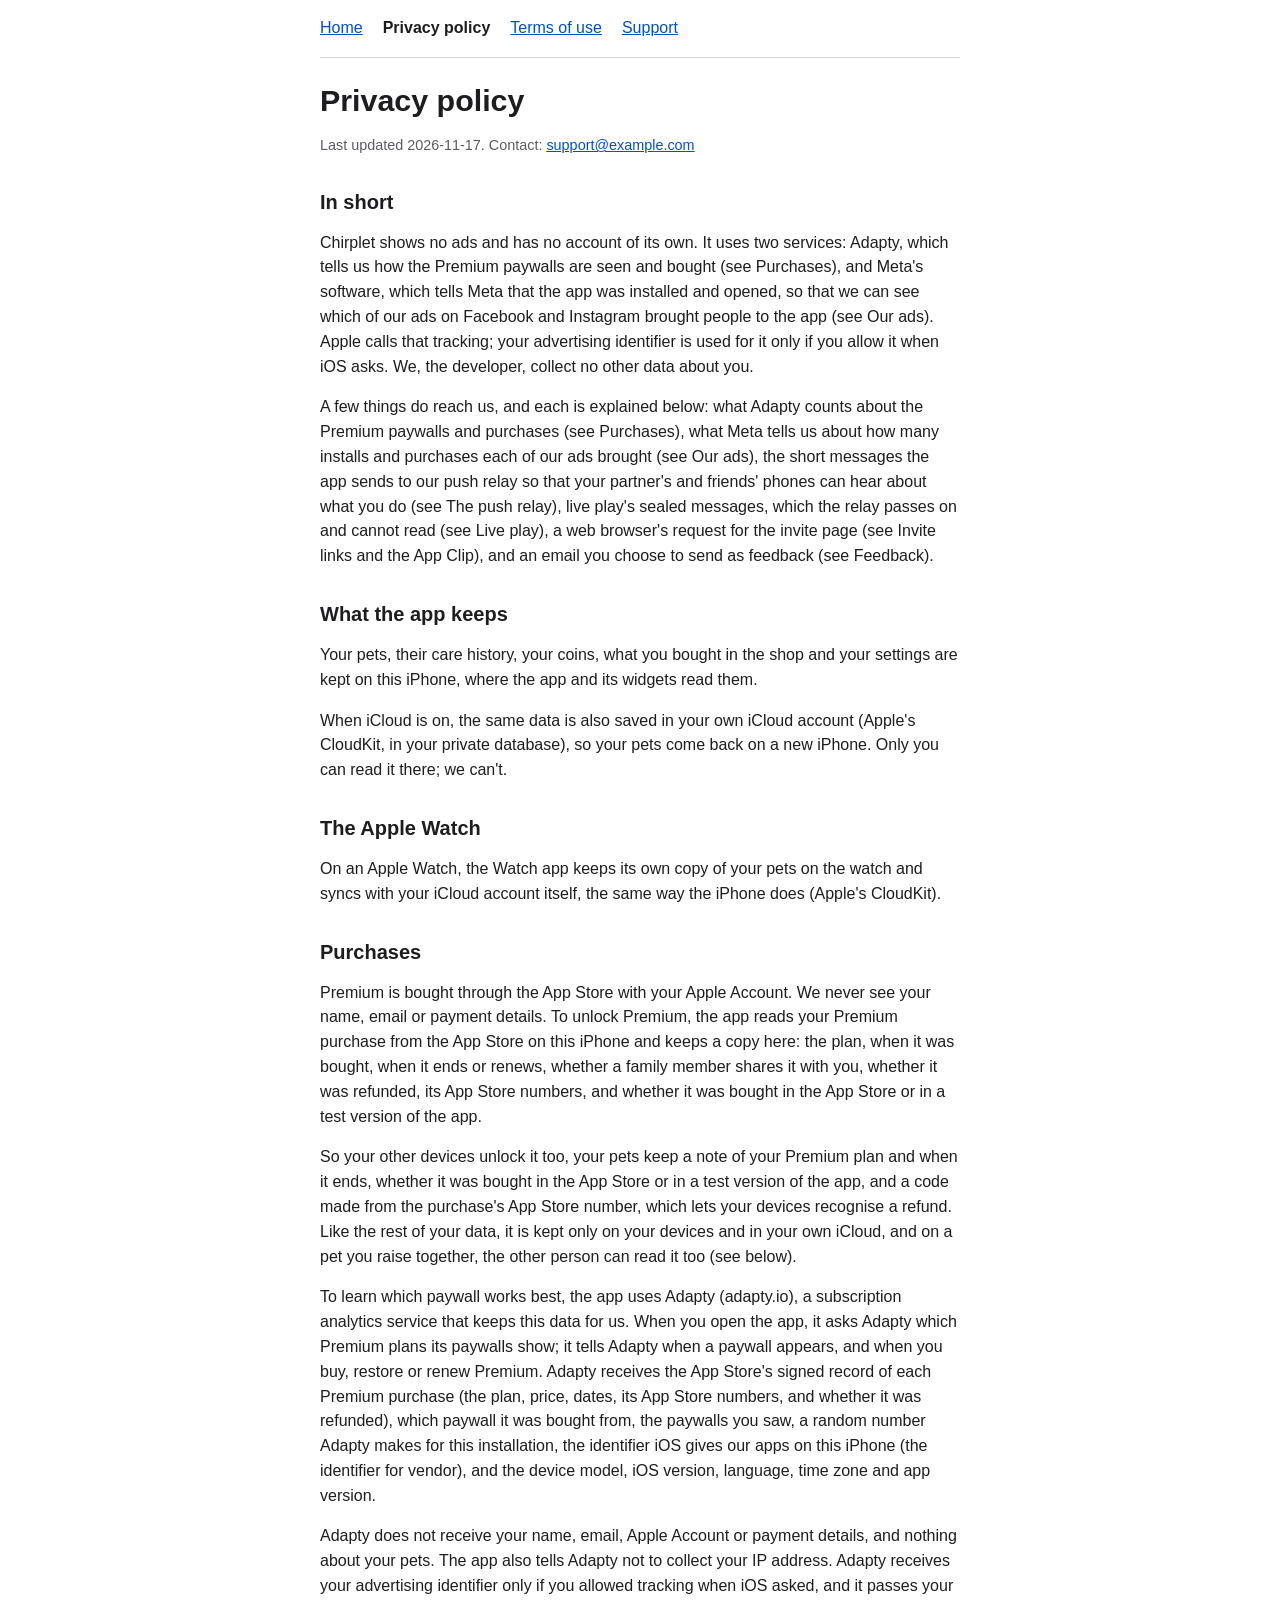
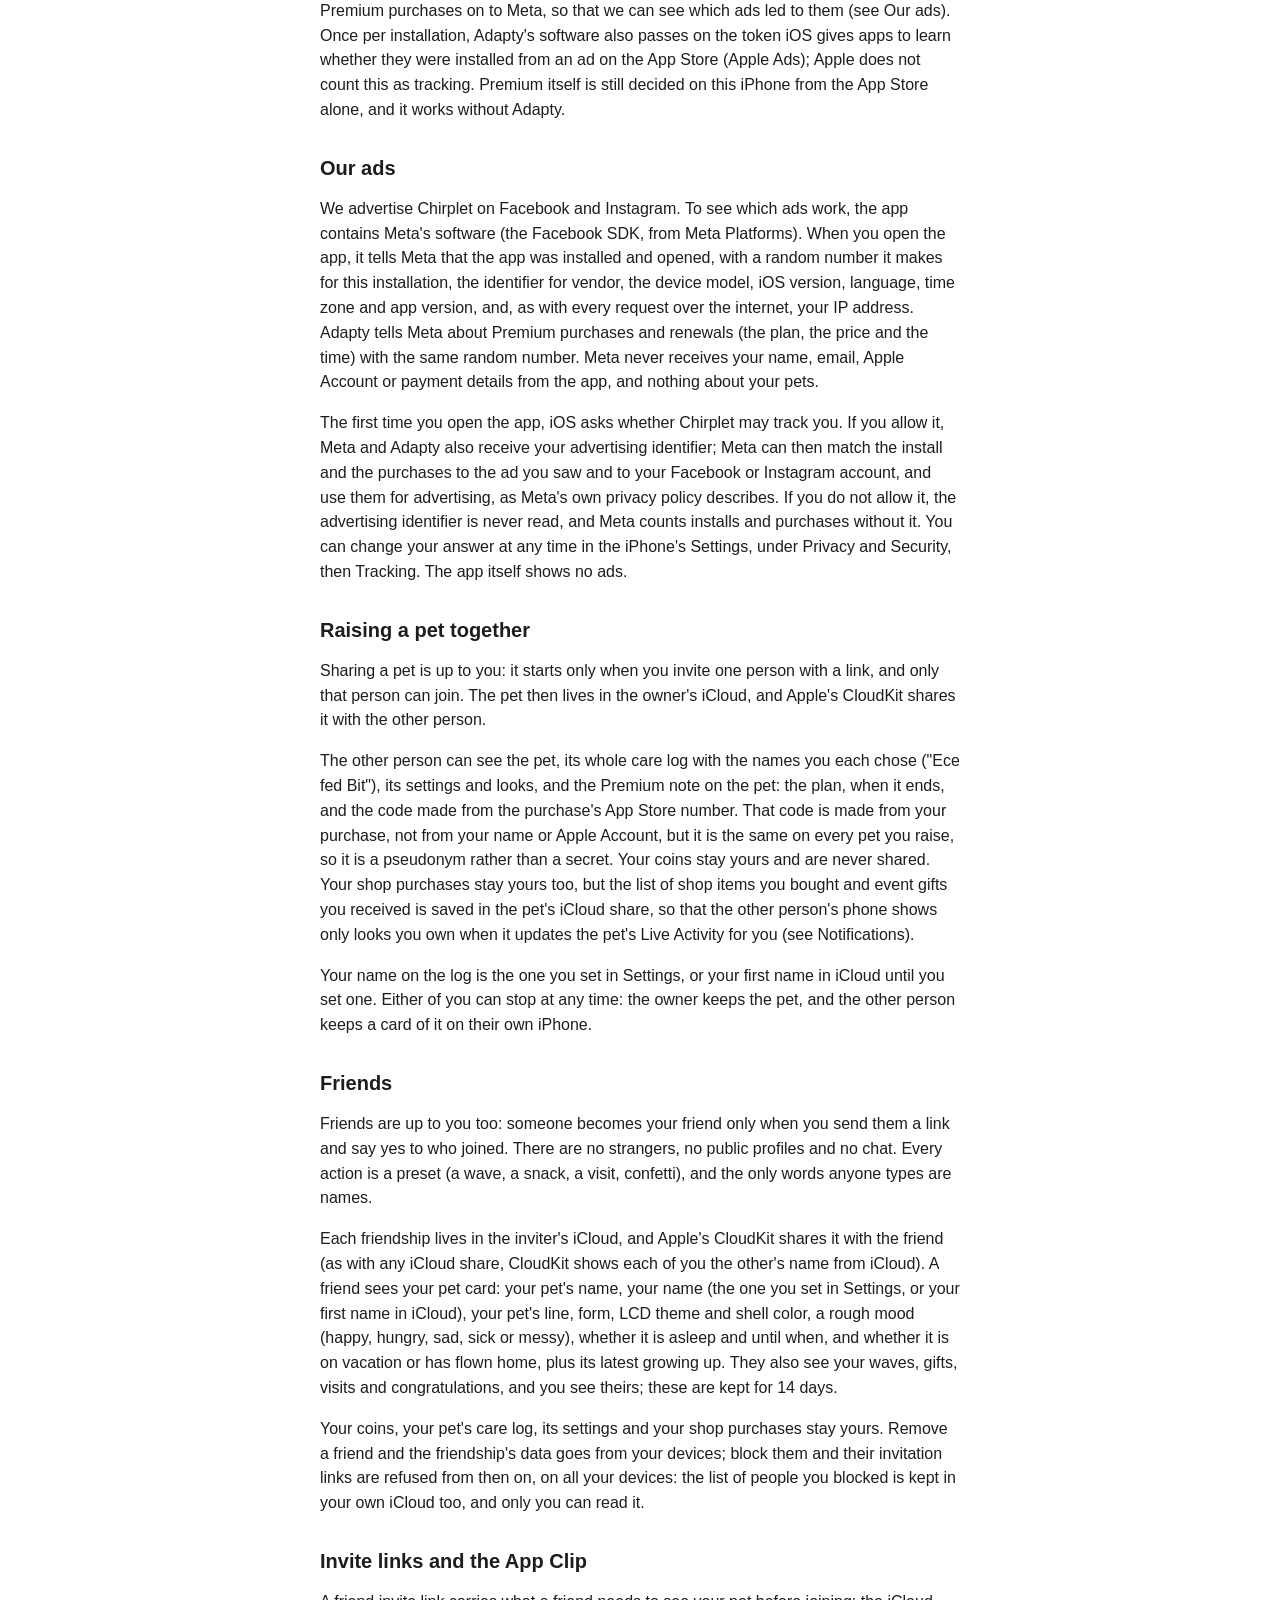
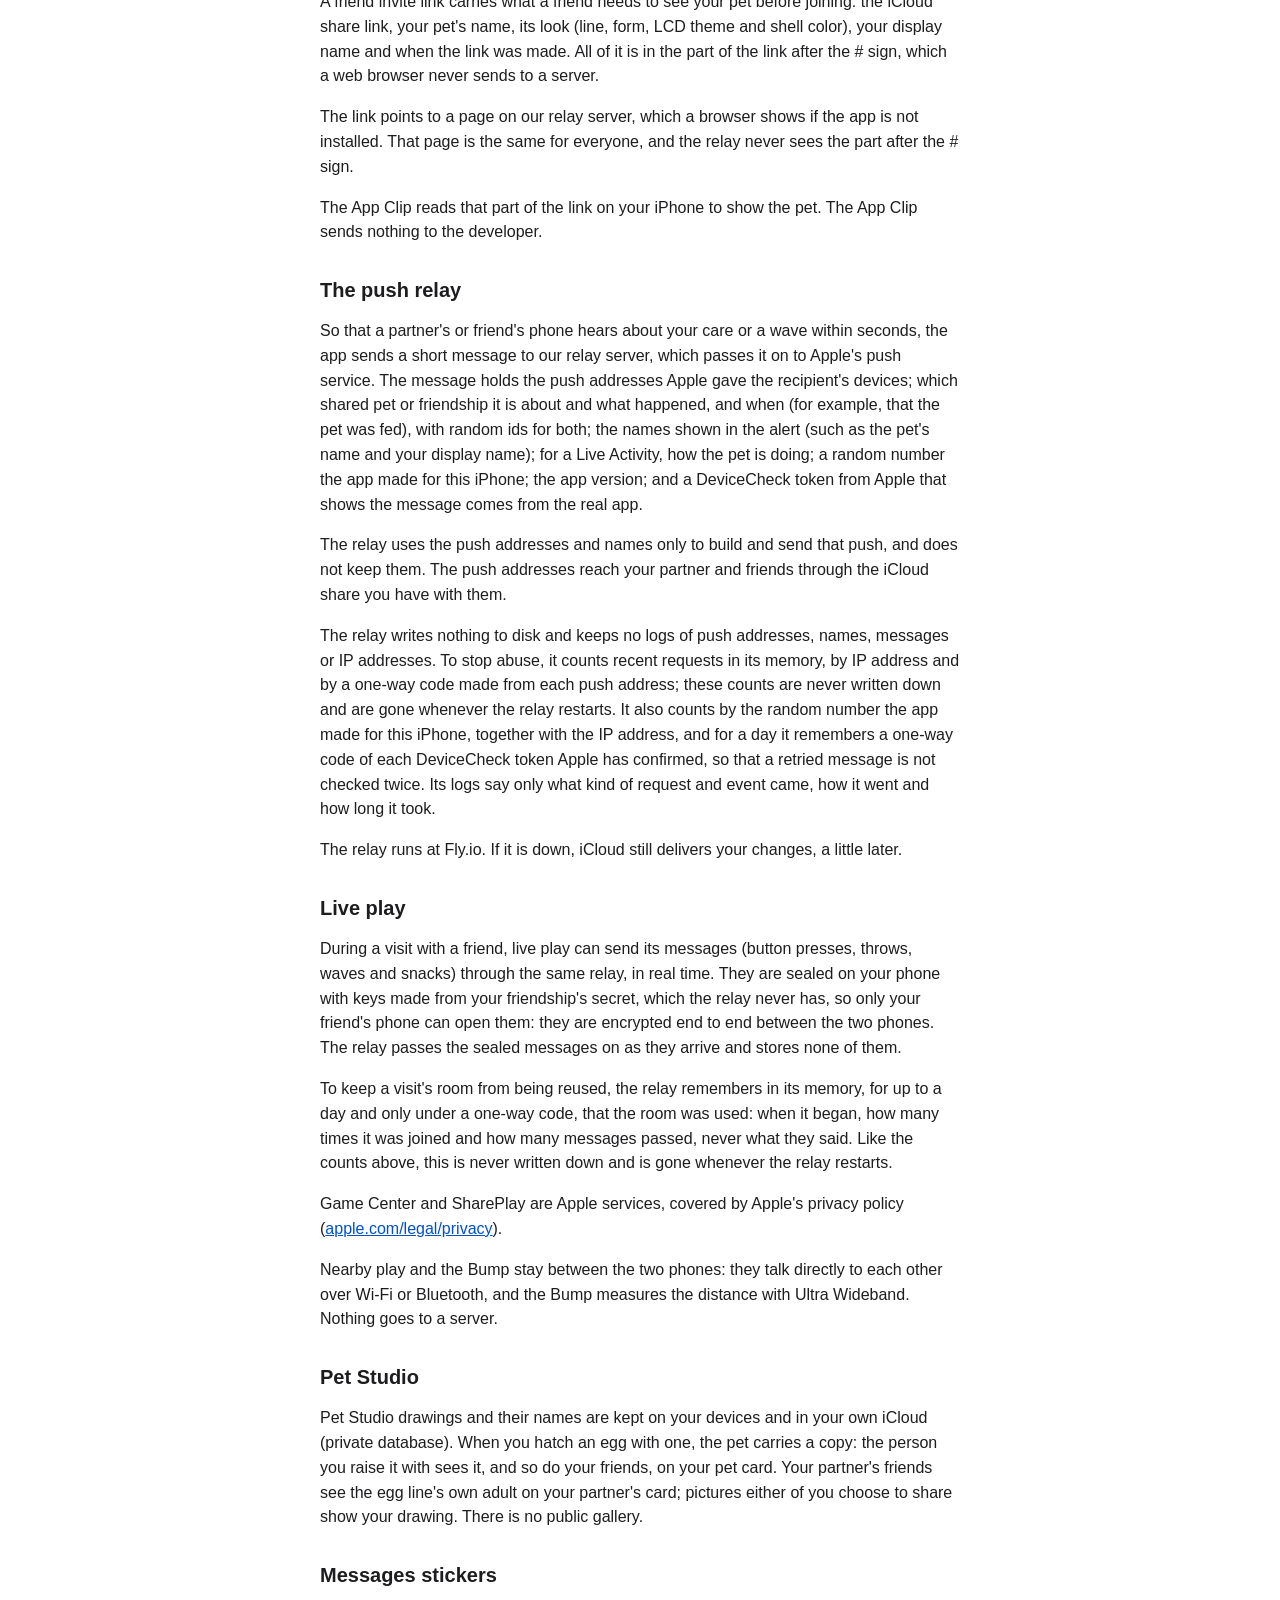
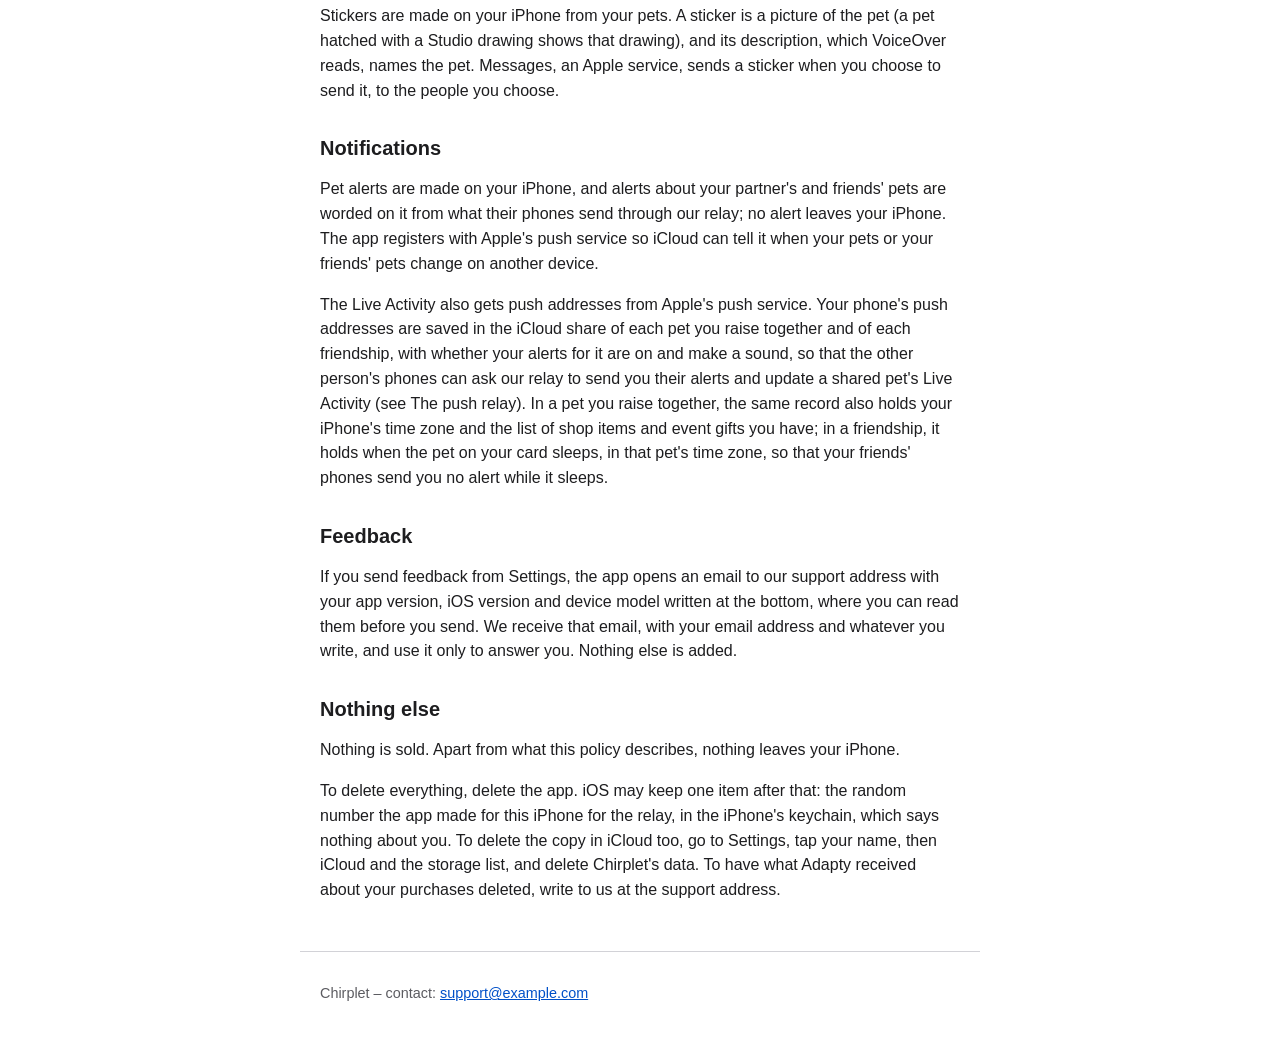
==== privacy.html @ c857335f "Chirplet web pages: privacy policy, terms of use, support Copied from Web/ in the app repository.  C" ====
<!DOCTYPE html>
<html lang="en">
<head>
<meta charset="utf-8"/>
<meta name="viewport" content="width=device-width, initial-scale=1"/>
<title>Chirplet privacy policy</title>
<link rel="stylesheet" href="style.css"/>
</head>
<body>
<header>
<nav aria-label="Pages">
<a href="index.html">Home</a>
<a href="privacy.html" aria-current="page">Privacy policy</a>
<a href="terms.html">Terms of use</a>
<a href="support.html">Support</a>
</nav>
</header>
<main>
<h1>Privacy policy</h1>
<p class="meta">Last updated 2026-11-17. Contact: <a href="mailto:support@example.com">support@example.com</a></p>
<h2>In short</h2>
<p>Chirplet shows no ads and has no account of its own. It uses two services: Adapty, which tells us how the Premium paywalls are seen and bought (see Purchases), and Meta's software, which tells Meta that the app was installed and opened, so that we can see which of our ads on Facebook and Instagram brought people to the app (see Our ads). Apple calls that tracking; your advertising identifier is used for it only if you allow it when iOS asks. We, the developer, collect no other data about you.</p>
<p>A few things do reach us, and each is explained below: what Adapty counts about the Premium paywalls and purchases (see Purchases), what Meta tells us about how many installs and purchases each of our ads brought (see Our ads), the short messages the app sends to our push relay so that your partner's and friends' phones can hear about what you do (see The push relay), live play's sealed messages, which the relay passes on and cannot read (see Live play), a web browser's request for the invite page (see Invite links and the App Clip), and an email you choose to send as feedback (see Feedback).</p>
<h2>What the app keeps</h2>
<p>Your pets, their care history, your coins, what you bought in the shop and your settings are kept on this iPhone, where the app and its widgets read them.</p>
<p>When iCloud is on, the same data is also saved in your own iCloud account (Apple's CloudKit, in your private database), so your pets come back on a new iPhone. Only you can read it there; we can't.</p>
<h2>The Apple Watch</h2>
<p>On an Apple Watch, the Watch app keeps its own copy of your pets on the watch and syncs with your iCloud account itself, the same way the iPhone does (Apple's CloudKit).</p>
<h2>Purchases</h2>
<p>Premium is bought through the App Store with your Apple Account. We never see your name, email or payment details. To unlock Premium, the app reads your Premium purchase from the App Store on this iPhone and keeps a copy here: the plan, when it was bought, when it ends or renews, whether a family member shares it with you, whether it was refunded, its App Store numbers, and whether it was bought in the App Store or in a test version of the app.</p>
<p>So your other devices unlock it too, your pets keep a note of your Premium plan and when it ends, whether it was bought in the App Store or in a test version of the app, and a code made from the purchase's App Store number, which lets your devices recognise a refund. Like the rest of your data, it is kept only on your devices and in your own iCloud, and on a pet you raise together, the other person can read it too (see below).</p>
<p>To learn which paywall works best, the app uses Adapty (adapty.io), a subscription analytics service that keeps this data for us. When you open the app, it asks Adapty which Premium plans its paywalls show; it tells Adapty when a paywall appears, and when you buy, restore or renew Premium. Adapty receives the App Store's signed record of each Premium purchase (the plan, price, dates, its App Store numbers, and whether it was refunded), which paywall it was bought from, the paywalls you saw, a random number Adapty makes for this installation, the identifier iOS gives our apps on this iPhone (the identifier for vendor), and the device model, iOS version, language, time zone and app version.</p>
<p>Adapty does not receive your name, email, Apple Account or payment details, and nothing about your pets. The app also tells Adapty not to collect your IP address. Adapty receives your advertising identifier only if you allowed tracking when iOS asked, and it passes your Premium purchases on to Meta, so that we can see which ads led to them (see Our ads). Once per installation, Adapty's software also passes on the token iOS gives apps to learn whether they were installed from an ad on the App Store (Apple Ads); Apple does not count this as tracking. Premium itself is still decided on this iPhone from the App Store alone, and it works without Adapty.</p>
<h2>Our ads</h2>
<p>We advertise Chirplet on Facebook and Instagram. To see which ads work, the app contains Meta's software (the Facebook SDK, from Meta Platforms). When you open the app, it tells Meta that the app was installed and opened, with a random number it makes for this installation, the identifier for vendor, the device model, iOS version, language, time zone and app version, and, as with every request over the internet, your IP address. Adapty tells Meta about Premium purchases and renewals (the plan, the price and the time) with the same random number. Meta never receives your name, email, Apple Account or payment details from the app, and nothing about your pets.</p>
<p>The first time you open the app, iOS asks whether Chirplet may track you. If you allow it, Meta and Adapty also receive your advertising identifier; Meta can then match the install and the purchases to the ad you saw and to your Facebook or Instagram account, and use them for advertising, as Meta's own privacy policy describes. If you do not allow it, the advertising identifier is never read, and Meta counts installs and purchases without it. You can change your answer at any time in the iPhone's Settings, under Privacy and Security, then Tracking. The app itself shows no ads.</p>
<h2>Raising a pet together</h2>
<p>Sharing a pet is up to you: it starts only when you invite one person with a link, and only that person can join. The pet then lives in the owner's iCloud, and Apple's CloudKit shares it with the other person.</p>
<p>The other person can see the pet, its whole care log with the names you each chose ("Ece fed Bit"), its settings and looks, and the Premium note on the pet: the plan, when it ends, and the code made from the purchase's App Store number. That code is made from your purchase, not from your name or Apple Account, but it is the same on every pet you raise, so it is a pseudonym rather than a secret. Your coins stay yours and are never shared. Your shop purchases stay yours too, but the list of shop items you bought and event gifts you received is saved in the pet's iCloud share, so that the other person's phone shows only looks you own when it updates the pet's Live Activity for you (see Notifications).</p>
<p>Your name on the log is the one you set in Settings, or your first name in iCloud until you set one. Either of you can stop at any time: the owner keeps the pet, and the other person keeps a card of it on their own iPhone.</p>
<h2>Friends</h2>
<p>Friends are up to you too: someone becomes your friend only when you send them a link and say yes to who joined. There are no strangers, no public profiles and no chat. Every action is a preset (a wave, a snack, a visit, confetti), and the only words anyone types are names.</p>
<p>Each friendship lives in the inviter's iCloud, and Apple's CloudKit shares it with the friend (as with any iCloud share, CloudKit shows each of you the other's name from iCloud). A friend sees your pet card: your pet's name, your name (the one you set in Settings, or your first name in iCloud), your pet's line, form, LCD theme and shell color, a rough mood (happy, hungry, sad, sick or messy), whether it is asleep and until when, and whether it is on vacation or has flown home, plus its latest growing up. They also see your waves, gifts, visits and congratulations, and you see theirs; these are kept for 14 days.</p>
<p>Your coins, your pet's care log, its settings and your shop purchases stay yours. Remove a friend and the friendship's data goes from your devices; block them and their invitation links are refused from then on, on all your devices: the list of people you blocked is kept in your own iCloud too, and only you can read it.</p>
<h2>Invite links and the App Clip</h2>
<p>A friend invite link carries what a friend needs to see your pet before joining: the iCloud share link, your pet's name, its look (line, form, LCD theme and shell color), your display name and when the link was made. All of it is in the part of the link after the # sign, which a web browser never sends to a server.</p>
<p>The link points to a page on our relay server, which a browser shows if the app is not installed. That page is the same for everyone, and the relay never sees the part after the # sign.</p>
<p>The App Clip reads that part of the link on your iPhone to show the pet. The App Clip sends nothing to the developer.</p>
<h2>The push relay</h2>
<p>So that a partner's or friend's phone hears about your care or a wave within seconds, the app sends a short message to our relay server, which passes it on to Apple's push service. The message holds the push addresses Apple gave the recipient's devices; which shared pet or friendship it is about and what happened, and when (for example, that the pet was fed), with random ids for both; the names shown in the alert (such as the pet's name and your display name); for a Live Activity, how the pet is doing; a random number the app made for this iPhone; the app version; and a DeviceCheck token from Apple that shows the message comes from the real app.</p>
<p>The relay uses the push addresses and names only to build and send that push, and does not keep them. The push addresses reach your partner and friends through the iCloud share you have with them.</p>
<p>The relay writes nothing to disk and keeps no logs of push addresses, names, messages or IP addresses. To stop abuse, it counts recent requests in its memory, by IP address and by a one-way code made from each push address; these counts are never written down and are gone whenever the relay restarts. It also counts by the random number the app made for this iPhone, together with the IP address, and for a day it remembers a one-way code of each DeviceCheck token Apple has confirmed, so that a retried message is not checked twice. Its logs say only what kind of request and event came, how it went and how long it took.</p>
<p>The relay runs at Fly.io. If it is down, iCloud still delivers your changes, a little later.</p>
<h2>Live play</h2>
<p>During a visit with a friend, live play can send its messages (button presses, throws, waves and snacks) through the same relay, in real time. They are sealed on your phone with keys made from your friendship's secret, which the relay never has, so only your friend's phone can open them: they are encrypted end to end between the two phones. The relay passes the sealed messages on as they arrive and stores none of them.</p>
<p>To keep a visit's room from being reused, the relay remembers in its memory, for up to a day and only under a one-way code, that the room was used: when it began, how many times it was joined and how many messages passed, never what they said. Like the counts above, this is never written down and is gone whenever the relay restarts.</p>
<p>Game Center and SharePlay are Apple services, covered by Apple's privacy policy (<a href="https://www.apple.com/legal/privacy/">apple.com/legal/privacy</a>).</p>
<p>Nearby play and the Bump stay between the two phones: they talk directly to each other over Wi-Fi or Bluetooth, and the Bump measures the distance with Ultra Wideband. Nothing goes to a server.</p>
<h2>Pet Studio</h2>
<p>Pet Studio drawings and their names are kept on your devices and in your own iCloud (private database). When you hatch an egg with one, the pet carries a copy: the person you raise it with sees it, and so do your friends, on your pet card. Your partner's friends see the egg line's own adult on your partner's card; pictures either of you choose to share show your drawing. There is no public gallery.</p>
<h2>Messages stickers</h2>
<p>Stickers are made on your iPhone from your pets. A sticker is a picture of the pet (a pet hatched with a Studio drawing shows that drawing), and its description, which VoiceOver reads, names the pet. Messages, an Apple service, sends a sticker when you choose to send it, to the people you choose.</p>
<h2>Notifications</h2>
<p>Pet alerts are made on your iPhone, and alerts about your partner's and friends' pets are worded on it from what their phones send through our relay; no alert leaves your iPhone. The app registers with Apple's push service so iCloud can tell it when your pets or your friends' pets change on another device.</p>
<p>The Live Activity also gets push addresses from Apple's push service. Your phone's push addresses are saved in the iCloud share of each pet you raise together and of each friendship, with whether your alerts for it are on and make a sound, so that the other person's phones can ask our relay to send you their alerts and update a shared pet's Live Activity (see The push relay). In a pet you raise together, the same record also holds your iPhone's time zone and the list of shop items and event gifts you have; in a friendship, it holds when the pet on your card sleeps, in that pet's time zone, so that your friends' phones send you no alert while it sleeps.</p>
<h2>Feedback</h2>
<p>If you send feedback from Settings, the app opens an email to our support address with your app version, iOS version and device model written at the bottom, where you can read them before you send. We receive that email, with your email address and whatever you write, and use it only to answer you. Nothing else is added.</p>
<h2>Nothing else</h2>
<p>Nothing is sold. Apart from what this policy describes, nothing leaves your iPhone.</p>
<p>To delete everything, delete the app. iOS may keep one item after that: the random number the app made for this iPhone for the relay, in the iPhone's keychain, which says nothing about you. To delete the copy in iCloud too, go to Settings, tap your name, then iCloud and the storage list, and delete Chirplet's data. To have what Adapty received about your purchases deleted, write to us at the support address.</p>
</main>
<footer>
<p>Chirplet &#8211; contact: <a href="mailto:support@example.com">support@example.com</a></p>
</footer>
</body>
</html>
---- style.css ----
/* System fonts only, light and dark through the reader's own setting, readable at 200 % zoom. */
:root {
  color-scheme: light dark;
  --text: #1d1d1f;
  --muted: #5c5c61;
  --background: #ffffff;
  --link: #0050c8;
  --rule: #d2d2d7;
}
@media (prefers-color-scheme: dark) {
  :root {
    --text: #f5f5f7;
    --muted: #b0b0b8;
    --background: #1c1c1e;
    --link: #6cb0ff;
    --rule: #3a3a3c;
  }
}
html {
  font-family: -apple-system, BlinkMacSystemFont, "Helvetica Neue", Helvetica, Arial, sans-serif;
  font-size: 100%;
  line-height: 1.55;
  -webkit-text-size-adjust: 100%;
}
body {
  margin: 0;
  color: var(--text);
  background: var(--background);
}
header, main, footer {
  max-width: 40rem;
  margin: 0 auto;
  padding: 0 1.25rem;
}
nav {
  display: flex;
  flex-wrap: wrap;
  gap: 0.5rem 1.25rem;
  padding: 1rem 0;
  border-bottom: 1px solid var(--rule);
}
nav a[aria-current="page"] {
  color: var(--text);
  font-weight: 600;
  text-decoration: none;
}
main {
  padding-top: 1.5rem;
  padding-bottom: 2rem;
}
h1 {
  font-size: 1.9rem;
  line-height: 1.2;
  margin: 0 0 1rem;
}
h2 {
  font-size: 1.25rem;
  line-height: 1.3;
  margin: 2rem 0 0.5rem;
}
p, li {
  overflow-wrap: break-word;
}
.meta, footer {
  color: var(--muted);
  font-size: 0.9rem;
}
a {
  color: var(--link);
}
a:focus-visible {
  outline: 3px solid var(--link);
  outline-offset: 2px;
}
footer {
  border-top: 1px solid var(--rule);
  padding-top: 1rem;
  padding-bottom: 2rem;
}
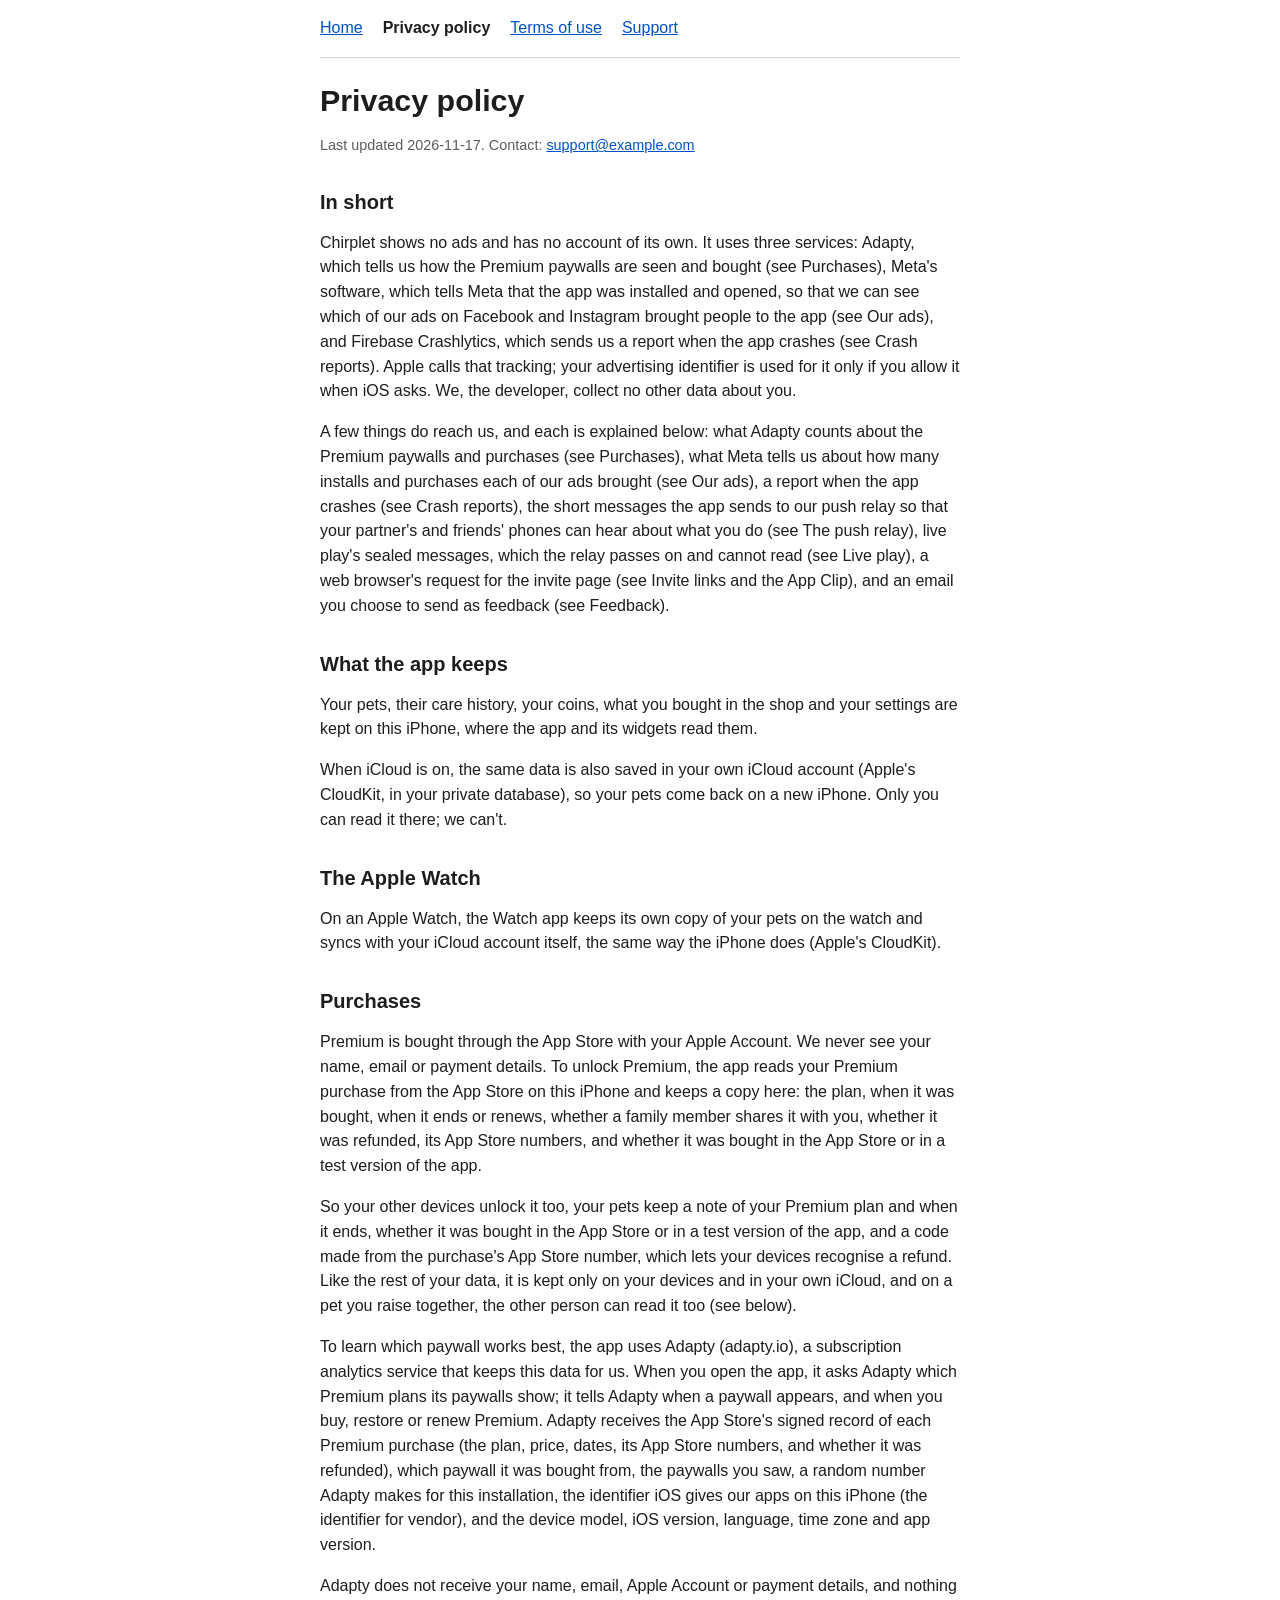
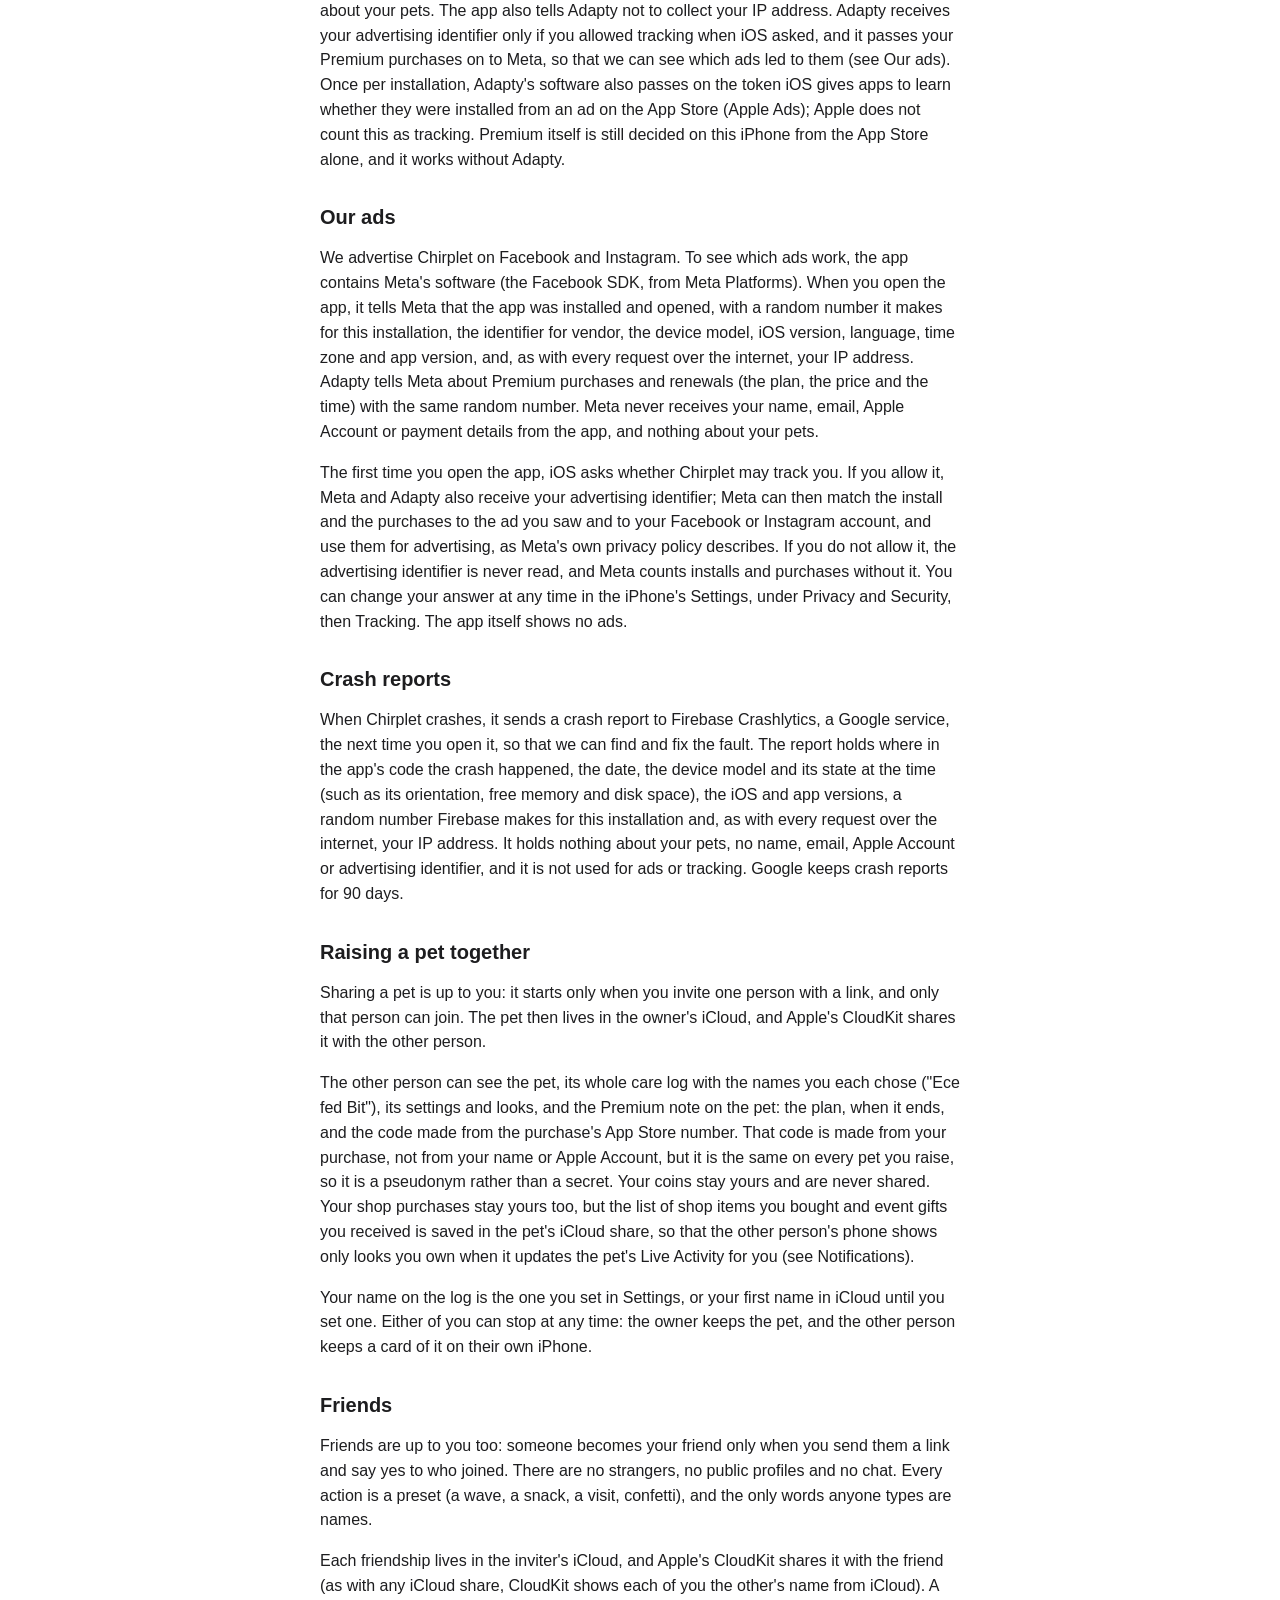
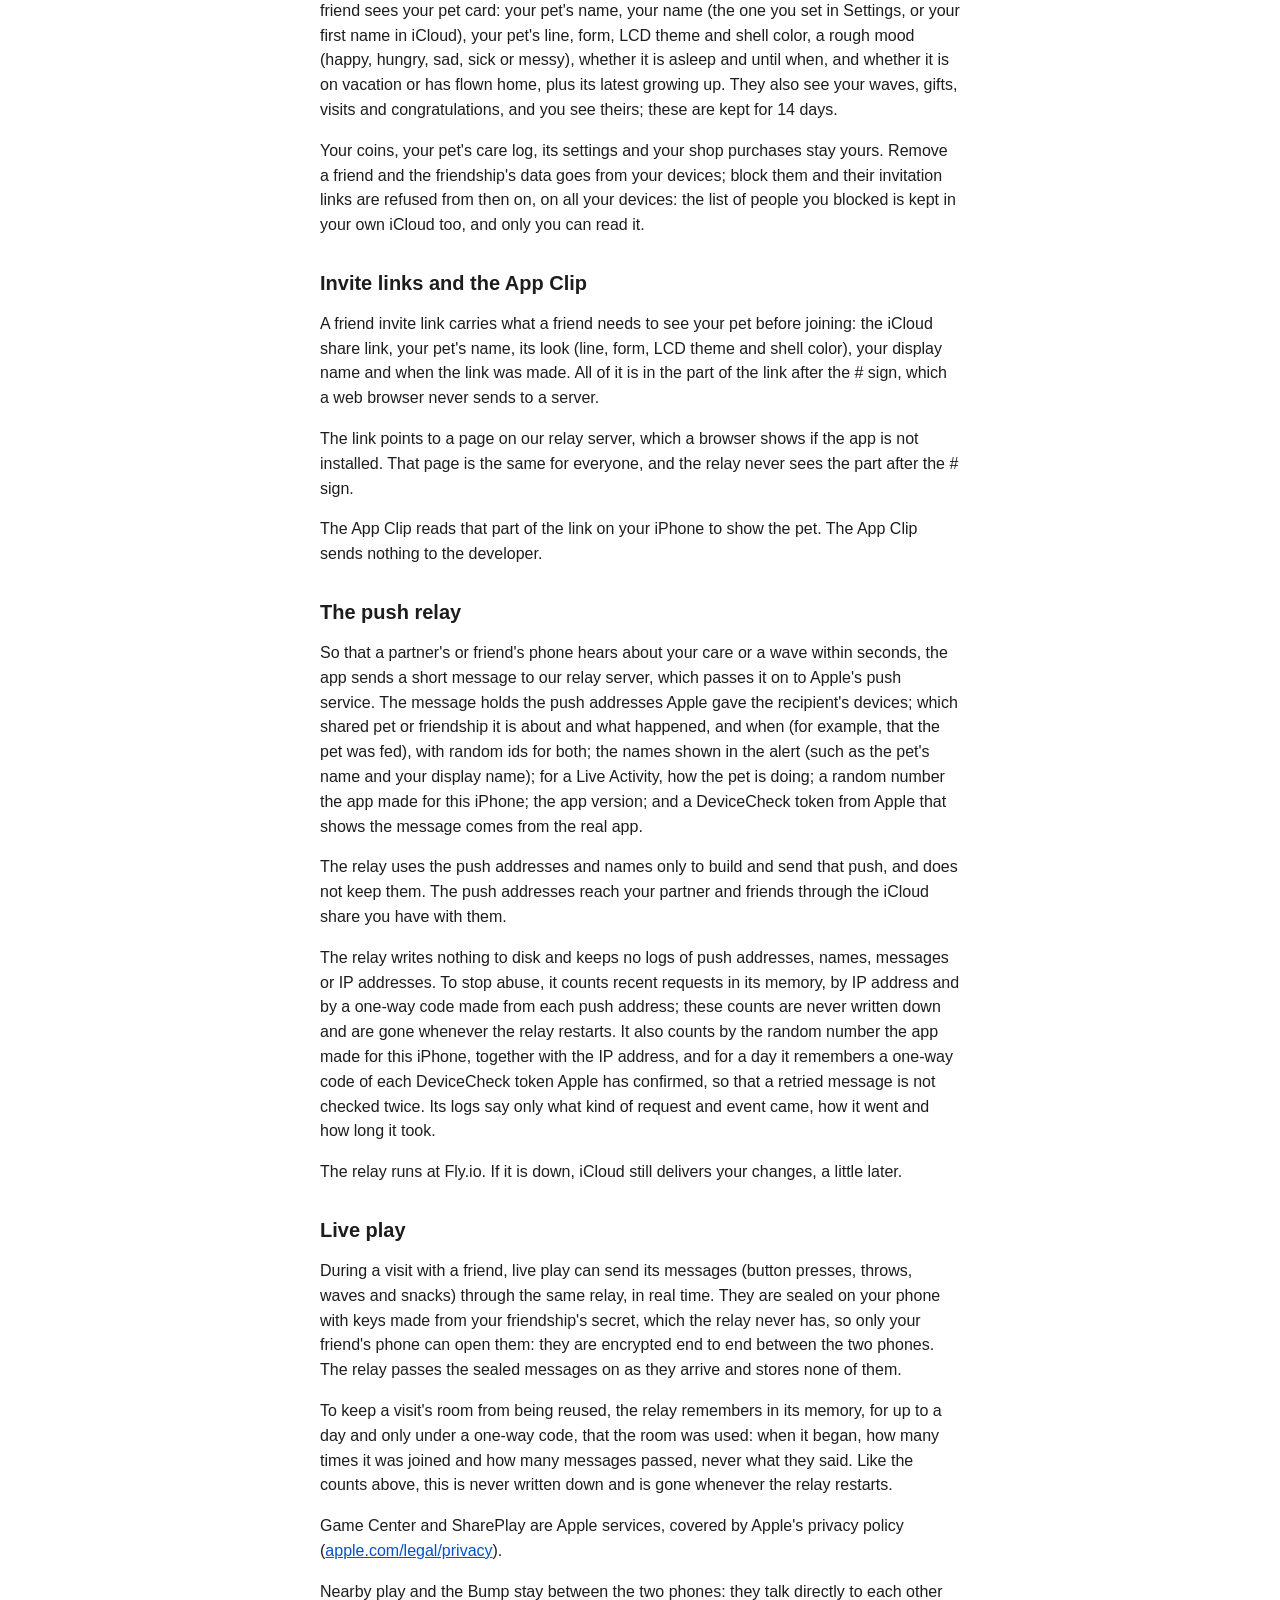
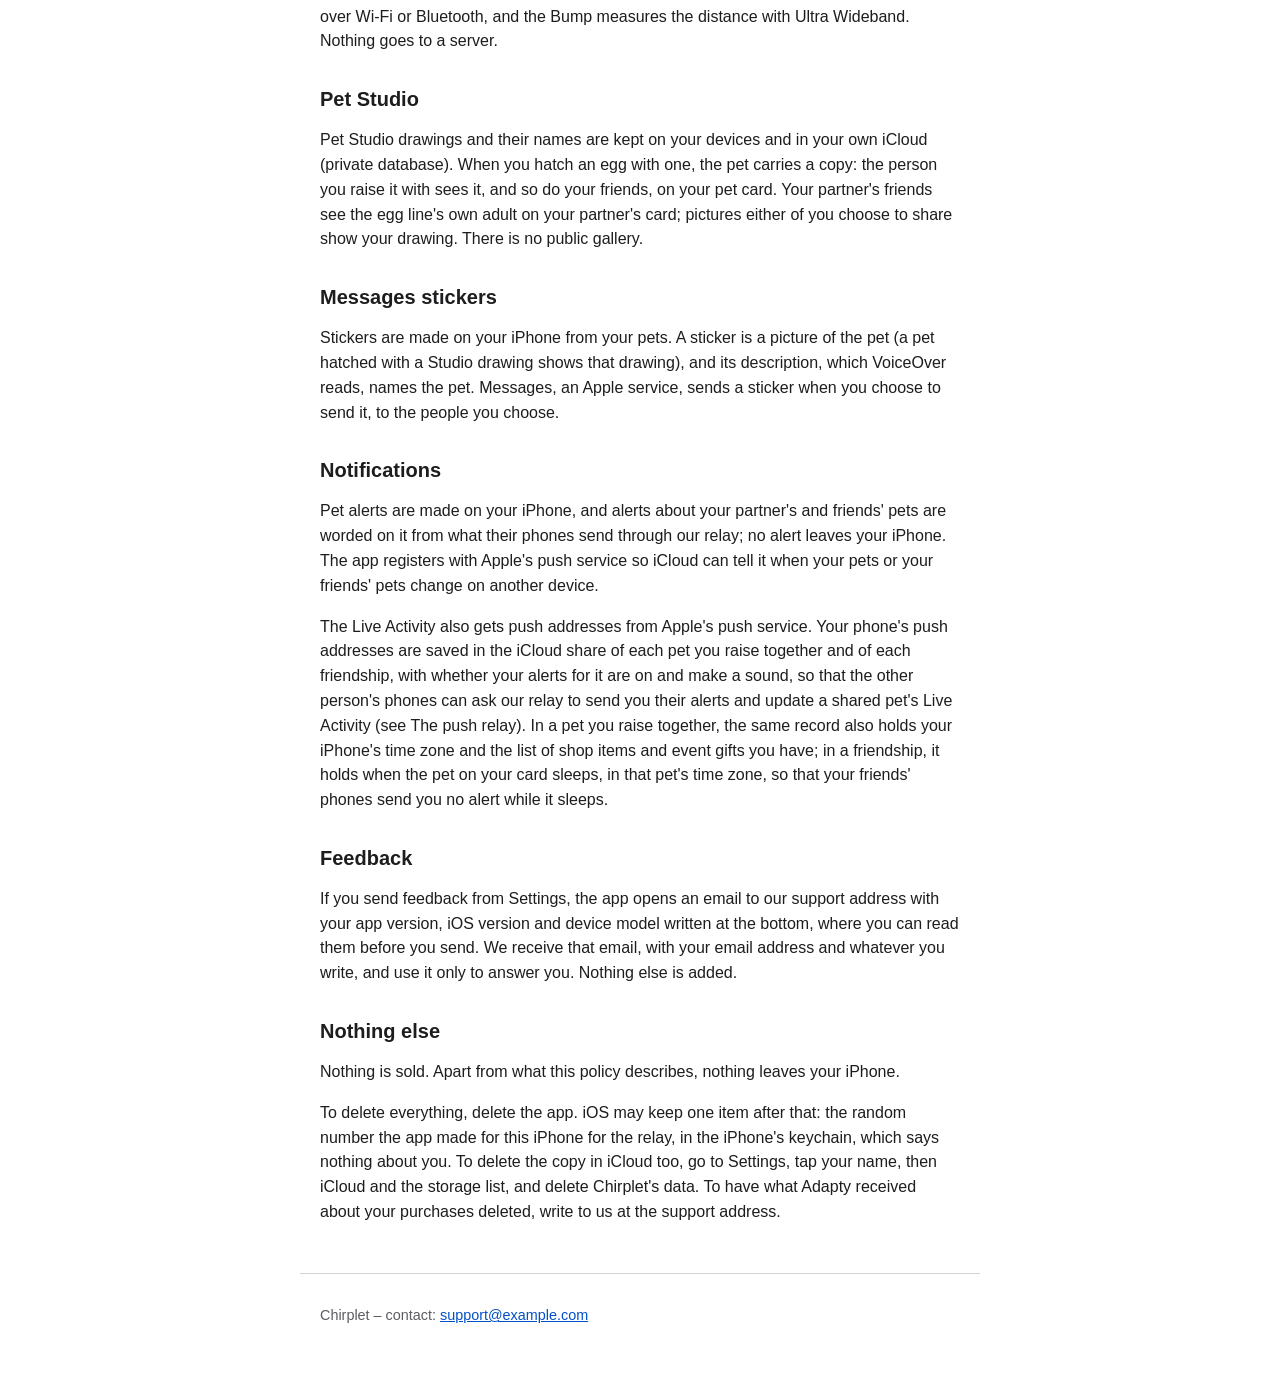
==== commit 7e244caa: "Privacy policy: crash reports (Firebase Crashlytics) Co-Authored-By: Claude Opus 5.5 <noreply@anthro" ====
--- a/privacy.html
+++ b/privacy.html
@@ -19,8 +19,8 @@
 <h1>Privacy policy</h1>
 <p class="meta">Last updated 2026-11-17. Contact: <a href="mailto:support@example.com">support@example.com</a></p>
 <h2>In short</h2>
-<p>Chirplet shows no ads and has no account of its own. It uses two services: Adapty, which tells us how the Premium paywalls are seen and bought (see Purchases), and Meta's software, which tells Meta that the app was installed and opened, so that we can see which of our ads on Facebook and Instagram brought people to the app (see Our ads). Apple calls that tracking; your advertising identifier is used for it only if you allow it when iOS asks. We, the developer, collect no other data about you.</p>
-<p>A few things do reach us, and each is explained below: what Adapty counts about the Premium paywalls and purchases (see Purchases), what Meta tells us about how many installs and purchases each of our ads brought (see Our ads), the short messages the app sends to our push relay so that your partner's and friends' phones can hear about what you do (see The push relay), live play's sealed messages, which the relay passes on and cannot read (see Live play), a web browser's request for the invite page (see Invite links and the App Clip), and an email you choose to send as feedback (see Feedback).</p>
+<p>Chirplet shows no ads and has no account of its own. It uses three services: Adapty, which tells us how the Premium paywalls are seen and bought (see Purchases), Meta's software, which tells Meta that the app was installed and opened, so that we can see which of our ads on Facebook and Instagram brought people to the app (see Our ads), and Firebase Crashlytics, which sends us a report when the app crashes (see Crash reports). Apple calls that tracking; your advertising identifier is used for it only if you allow it when iOS asks. We, the developer, collect no other data about you.</p>
+<p>A few things do reach us, and each is explained below: what Adapty counts about the Premium paywalls and purchases (see Purchases), what Meta tells us about how many installs and purchases each of our ads brought (see Our ads), a report when the app crashes (see Crash reports), the short messages the app sends to our push relay so that your partner's and friends' phones can hear about what you do (see The push relay), live play's sealed messages, which the relay passes on and cannot read (see Live play), a web browser's request for the invite page (see Invite links and the App Clip), and an email you choose to send as feedback (see Feedback).</p>
 <h2>What the app keeps</h2>
 <p>Your pets, their care history, your coins, what you bought in the shop and your settings are kept on this iPhone, where the app and its widgets read them.</p>
 <p>When iCloud is on, the same data is also saved in your own iCloud account (Apple's CloudKit, in your private database), so your pets come back on a new iPhone. Only you can read it there; we can't.</p>
@@ -34,6 +34,8 @@
 <h2>Our ads</h2>
 <p>We advertise Chirplet on Facebook and Instagram. To see which ads work, the app contains Meta's software (the Facebook SDK, from Meta Platforms). When you open the app, it tells Meta that the app was installed and opened, with a random number it makes for this installation, the identifier for vendor, the device model, iOS version, language, time zone and app version, and, as with every request over the internet, your IP address. Adapty tells Meta about Premium purchases and renewals (the plan, the price and the time) with the same random number. Meta never receives your name, email, Apple Account or payment details from the app, and nothing about your pets.</p>
 <p>The first time you open the app, iOS asks whether Chirplet may track you. If you allow it, Meta and Adapty also receive your advertising identifier; Meta can then match the install and the purchases to the ad you saw and to your Facebook or Instagram account, and use them for advertising, as Meta's own privacy policy describes. If you do not allow it, the advertising identifier is never read, and Meta counts installs and purchases without it. You can change your answer at any time in the iPhone's Settings, under Privacy and Security, then Tracking. The app itself shows no ads.</p>
+<h2>Crash reports</h2>
+<p>When Chirplet crashes, it sends a crash report to Firebase Crashlytics, a Google service, the next time you open it, so that we can find and fix the fault. The report holds where in the app's code the crash happened, the date, the device model and its state at the time (such as its orientation, free memory and disk space), the iOS and app versions, a random number Firebase makes for this installation and, as with every request over the internet, your IP address. It holds nothing about your pets, no name, email, Apple Account or advertising identifier, and it is not used for ads or tracking. Google keeps crash reports for 90 days.</p>
 <h2>Raising a pet together</h2>
 <p>Sharing a pet is up to you: it starts only when you invite one person with a link, and only that person can join. The pet then lives in the owner's iCloud, and Apple's CloudKit shares it with the other person.</p>
 <p>The other person can see the pet, its whole care log with the names you each chose ("Ece fed Bit"), its settings and looks, and the Premium note on the pet: the plan, when it ends, and the code made from the purchase's App Store number. That code is made from your purchase, not from your name or Apple Account, but it is the same on every pet you raise, so it is a pseudonym rather than a secret. Your coins stay yours and are never shared. Your shop purchases stay yours too, but the list of shop items you bought and event gifts you received is saved in the pet's iCloud share, so that the other person's phone shows only looks you own when it updates the pet's Live Activity for you (see Notifications).</p>
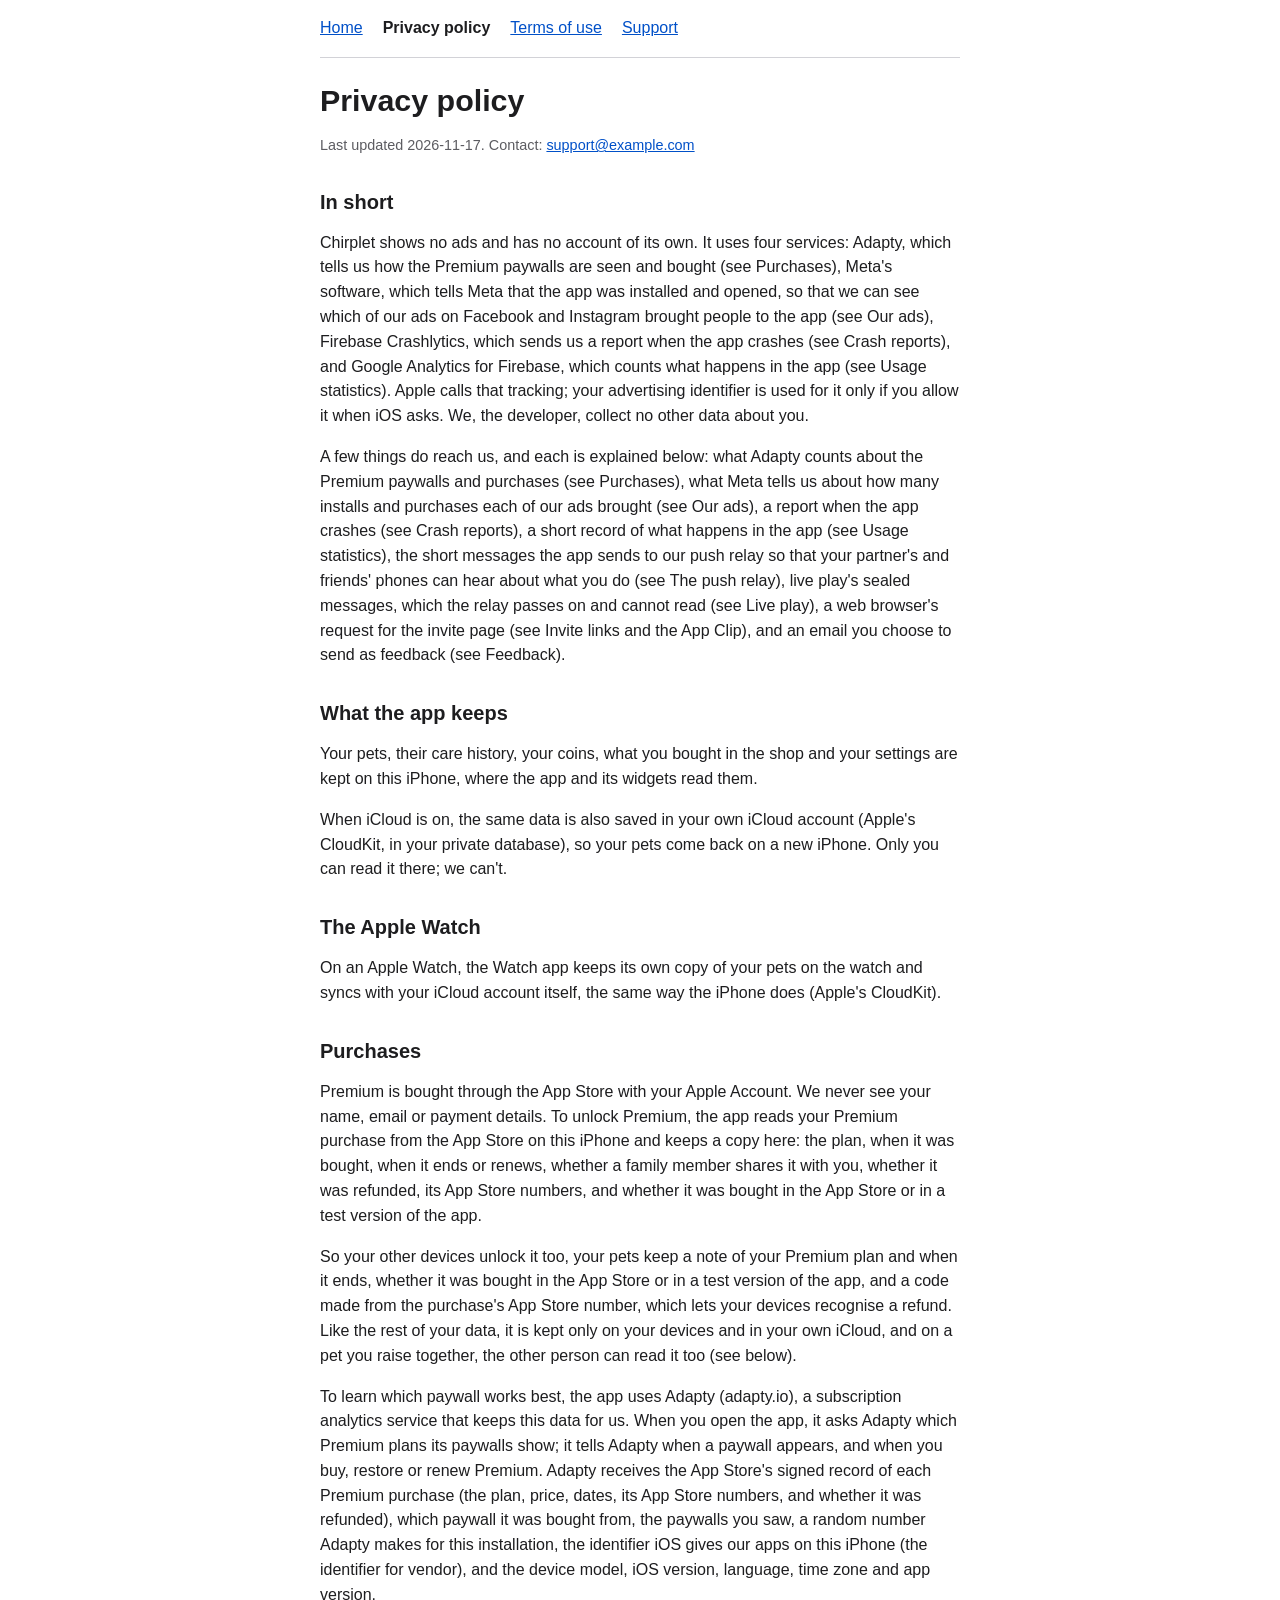
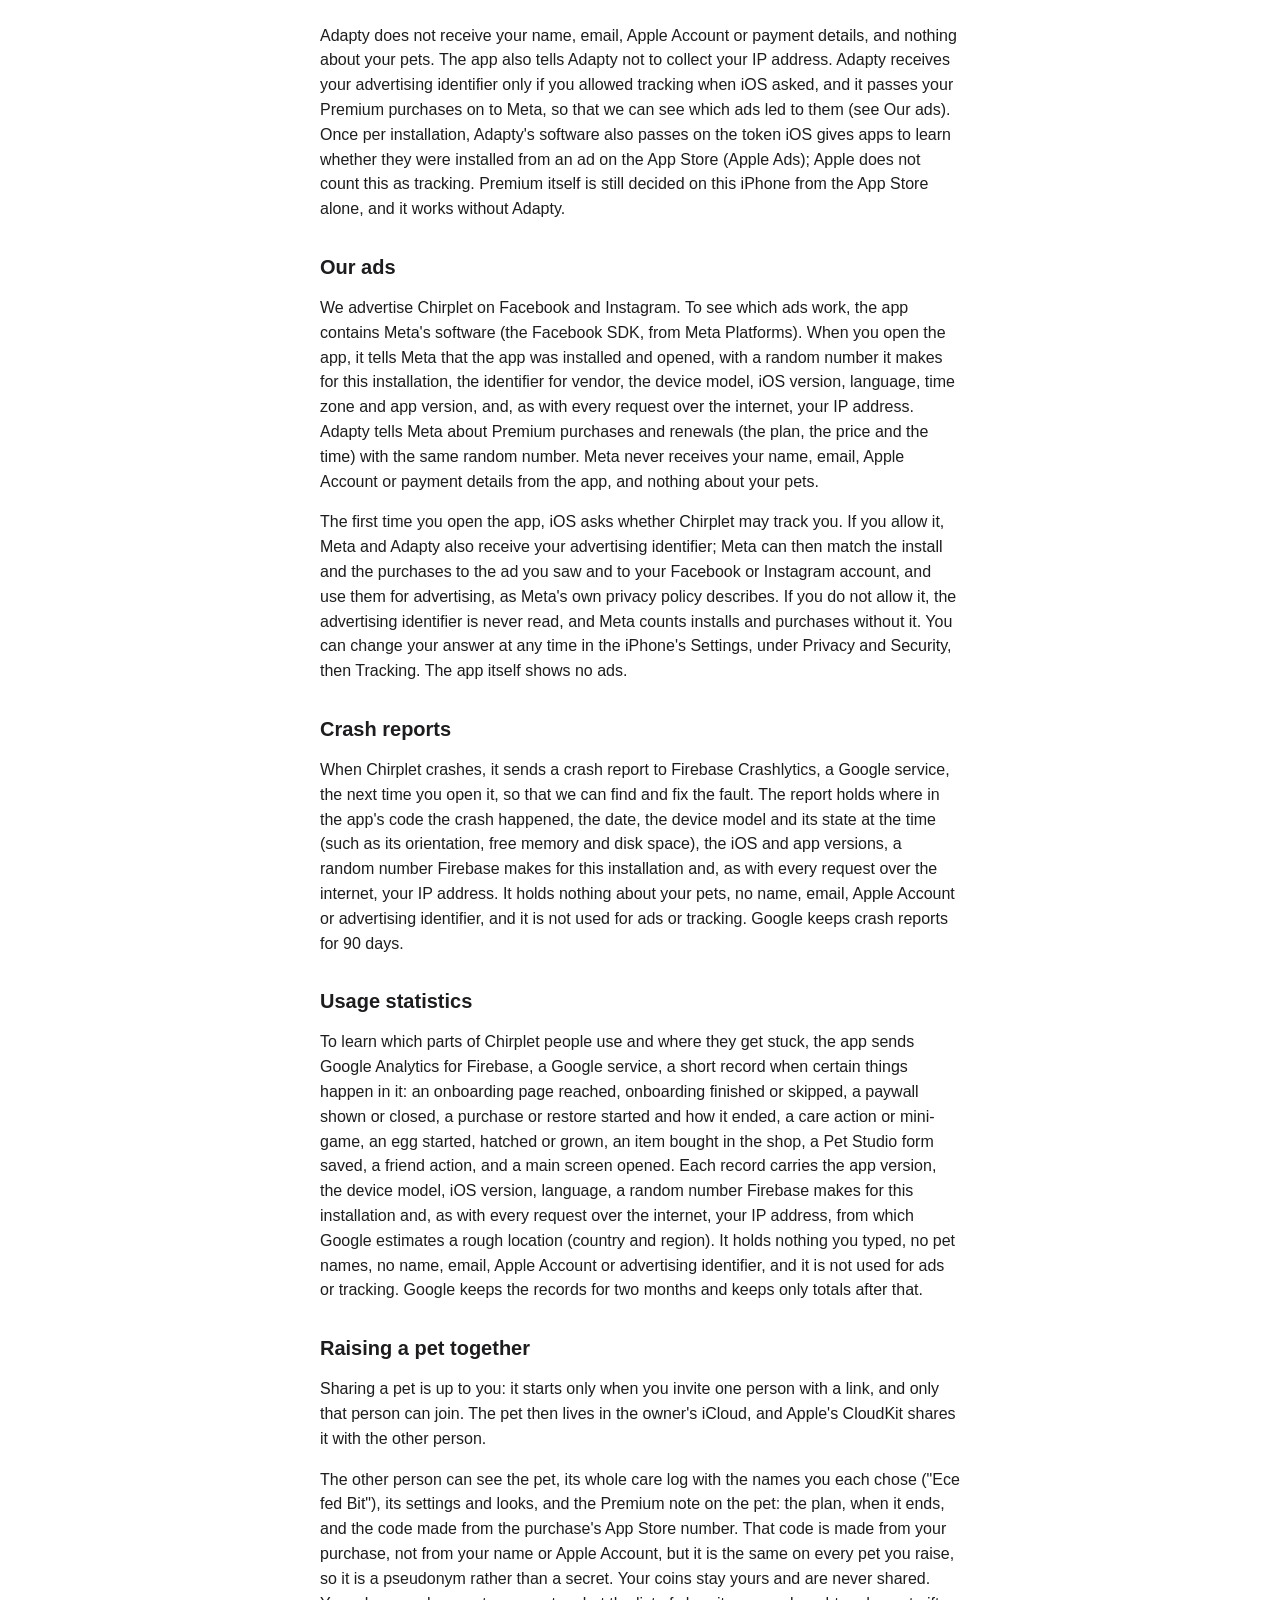
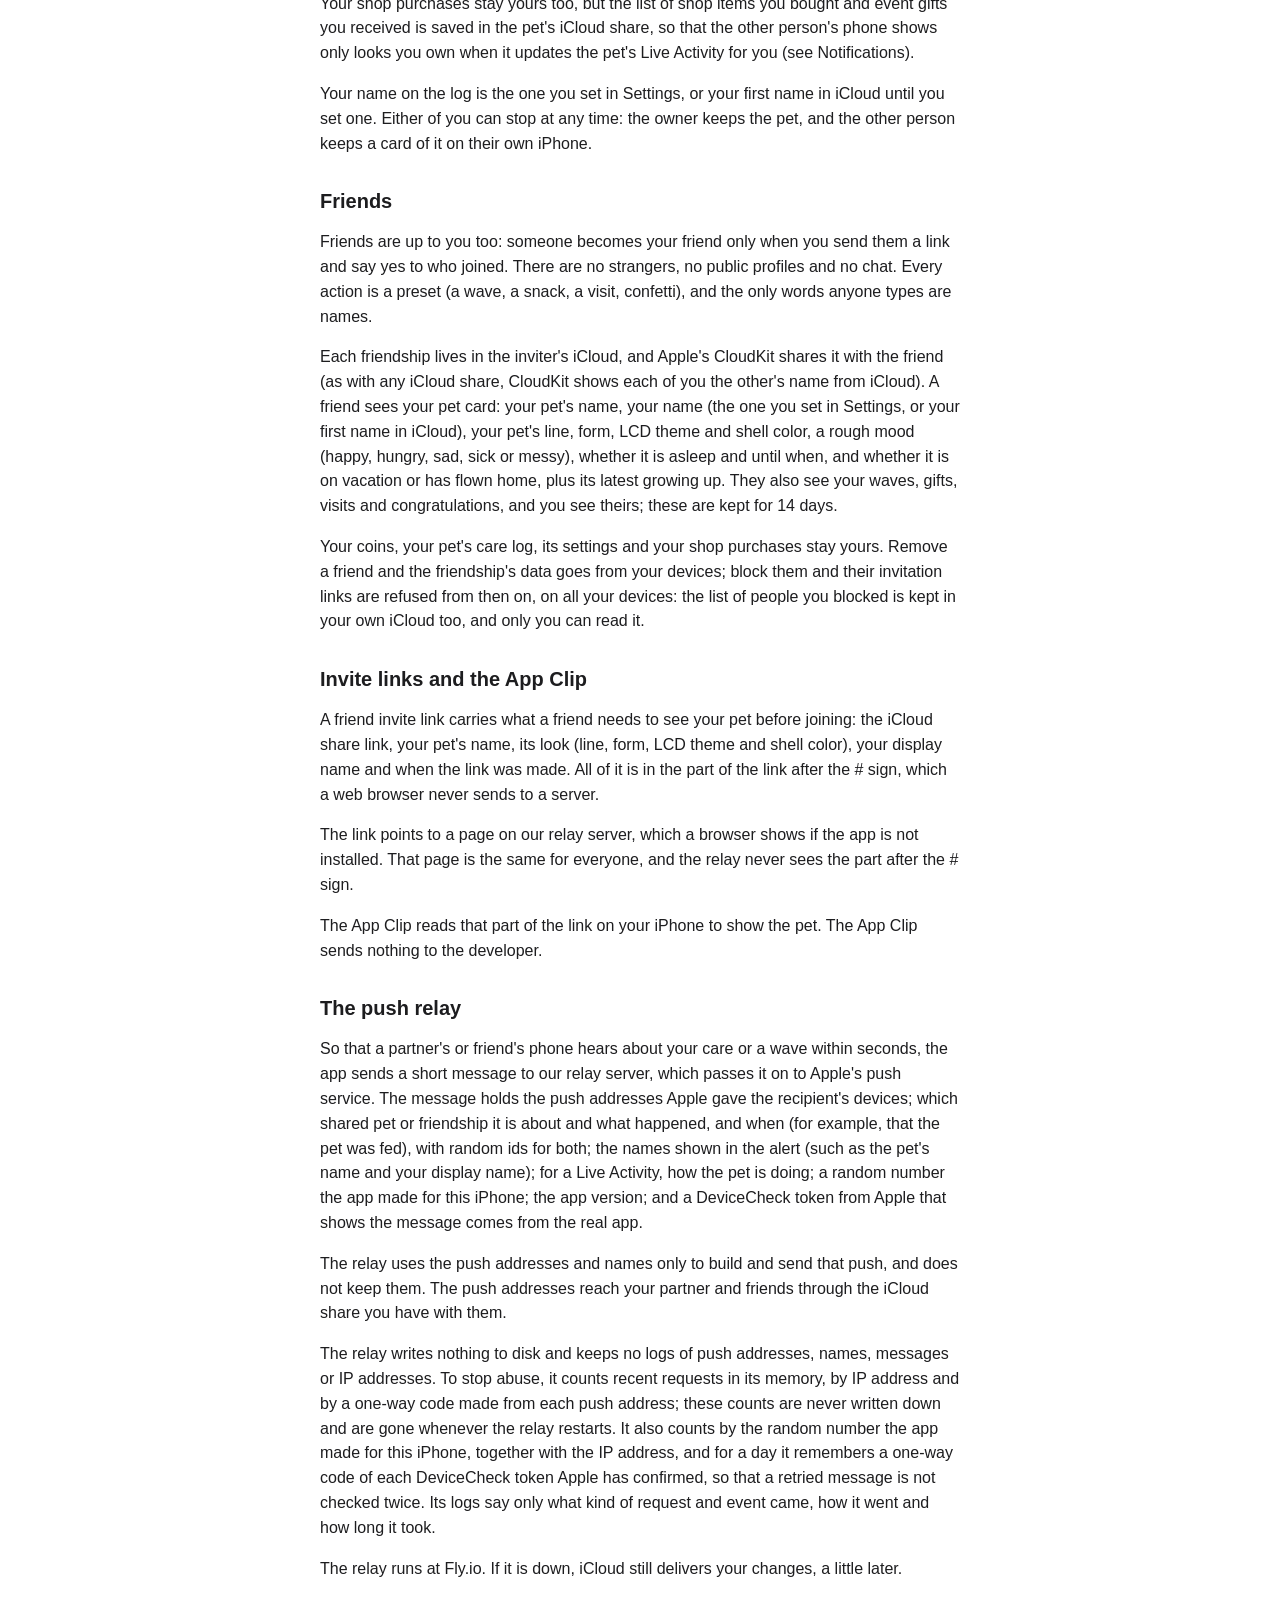
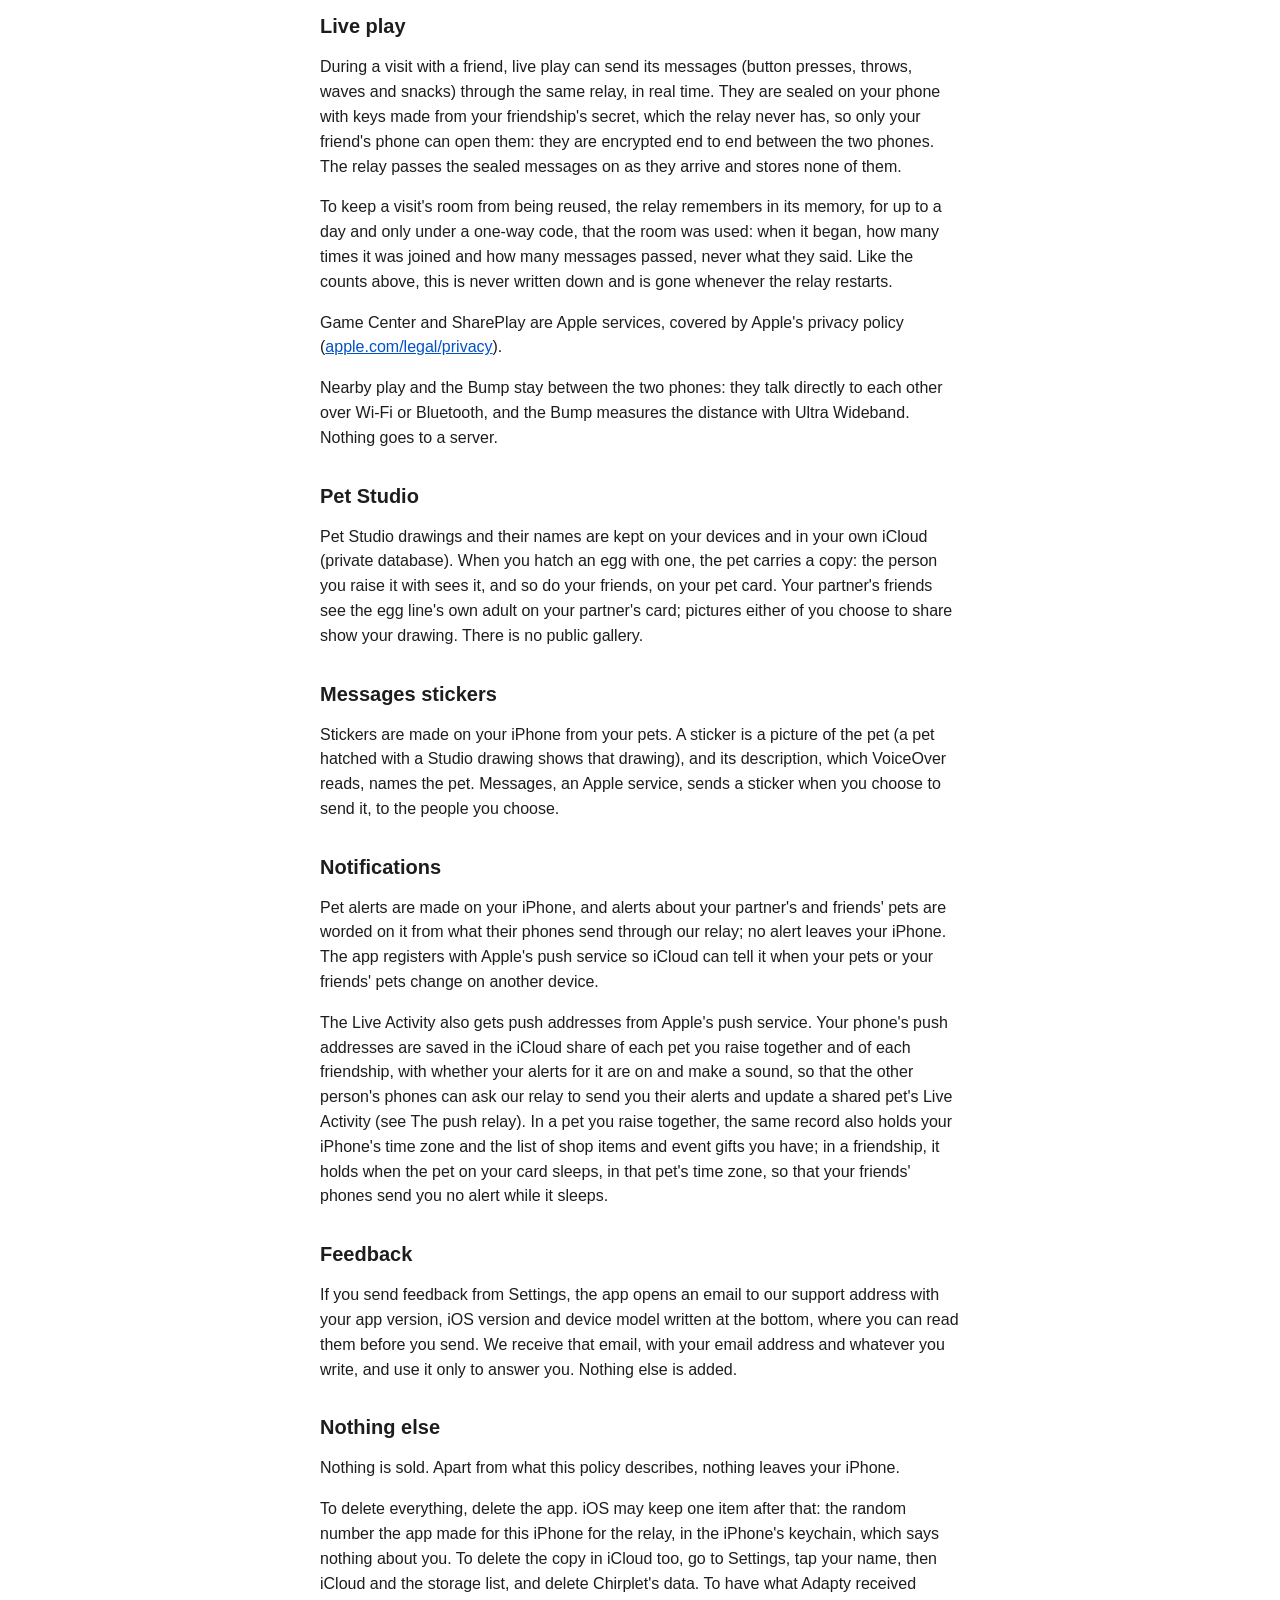
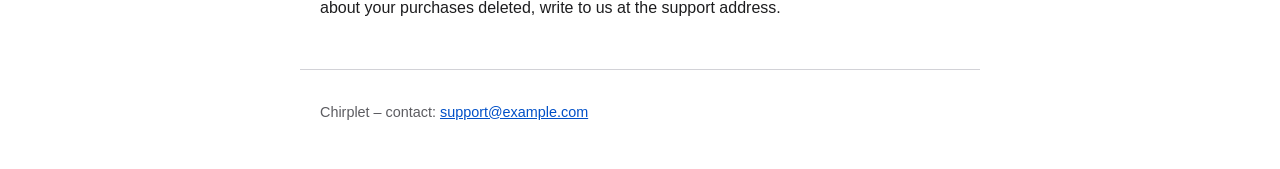
==== commit 0b4ac109: "Privacy policy: usage statistics (Google Analytics for Firebase) Co-Authored-By: Claude Opus 5.5 <no" ====
--- a/privacy.html
+++ b/privacy.html
@@ -19,8 +19,8 @@
 <h1>Privacy policy</h1>
 <p class="meta">Last updated 2026-11-17. Contact: <a href="mailto:support@example.com">support@example.com</a></p>
 <h2>In short</h2>
-<p>Chirplet shows no ads and has no account of its own. It uses three services: Adapty, which tells us how the Premium paywalls are seen and bought (see Purchases), Meta's software, which tells Meta that the app was installed and opened, so that we can see which of our ads on Facebook and Instagram brought people to the app (see Our ads), and Firebase Crashlytics, which sends us a report when the app crashes (see Crash reports). Apple calls that tracking; your advertising identifier is used for it only if you allow it when iOS asks. We, the developer, collect no other data about you.</p>
-<p>A few things do reach us, and each is explained below: what Adapty counts about the Premium paywalls and purchases (see Purchases), what Meta tells us about how many installs and purchases each of our ads brought (see Our ads), a report when the app crashes (see Crash reports), the short messages the app sends to our push relay so that your partner's and friends' phones can hear about what you do (see The push relay), live play's sealed messages, which the relay passes on and cannot read (see Live play), a web browser's request for the invite page (see Invite links and the App Clip), and an email you choose to send as feedback (see Feedback).</p>
+<p>Chirplet shows no ads and has no account of its own. It uses four services: Adapty, which tells us how the Premium paywalls are seen and bought (see Purchases), Meta's software, which tells Meta that the app was installed and opened, so that we can see which of our ads on Facebook and Instagram brought people to the app (see Our ads), Firebase Crashlytics, which sends us a report when the app crashes (see Crash reports), and Google Analytics for Firebase, which counts what happens in the app (see Usage statistics). Apple calls that tracking; your advertising identifier is used for it only if you allow it when iOS asks. We, the developer, collect no other data about you.</p>
+<p>A few things do reach us, and each is explained below: what Adapty counts about the Premium paywalls and purchases (see Purchases), what Meta tells us about how many installs and purchases each of our ads brought (see Our ads), a report when the app crashes (see Crash reports), a short record of what happens in the app (see Usage statistics), the short messages the app sends to our push relay so that your partner's and friends' phones can hear about what you do (see The push relay), live play's sealed messages, which the relay passes on and cannot read (see Live play), a web browser's request for the invite page (see Invite links and the App Clip), and an email you choose to send as feedback (see Feedback).</p>
 <h2>What the app keeps</h2>
 <p>Your pets, their care history, your coins, what you bought in the shop and your settings are kept on this iPhone, where the app and its widgets read them.</p>
 <p>When iCloud is on, the same data is also saved in your own iCloud account (Apple's CloudKit, in your private database), so your pets come back on a new iPhone. Only you can read it there; we can't.</p>
@@ -36,6 +36,8 @@
 <p>The first time you open the app, iOS asks whether Chirplet may track you. If you allow it, Meta and Adapty also receive your advertising identifier; Meta can then match the install and the purchases to the ad you saw and to your Facebook or Instagram account, and use them for advertising, as Meta's own privacy policy describes. If you do not allow it, the advertising identifier is never read, and Meta counts installs and purchases without it. You can change your answer at any time in the iPhone's Settings, under Privacy and Security, then Tracking. The app itself shows no ads.</p>
 <h2>Crash reports</h2>
 <p>When Chirplet crashes, it sends a crash report to Firebase Crashlytics, a Google service, the next time you open it, so that we can find and fix the fault. The report holds where in the app's code the crash happened, the date, the device model and its state at the time (such as its orientation, free memory and disk space), the iOS and app versions, a random number Firebase makes for this installation and, as with every request over the internet, your IP address. It holds nothing about your pets, no name, email, Apple Account or advertising identifier, and it is not used for ads or tracking. Google keeps crash reports for 90 days.</p>
+<h2>Usage statistics</h2>
+<p>To learn which parts of Chirplet people use and where they get stuck, the app sends Google Analytics for Firebase, a Google service, a short record when certain things happen in it: an onboarding page reached, onboarding finished or skipped, a paywall shown or closed, a purchase or restore started and how it ended, a care action or mini-game, an egg started, hatched or grown, an item bought in the shop, a Pet Studio form saved, a friend action, and a main screen opened. Each record carries the app version, the device model, iOS version, language, a random number Firebase makes for this installation and, as with every request over the internet, your IP address, from which Google estimates a rough location (country and region). It holds nothing you typed, no pet names, no name, email, Apple Account or advertising identifier, and it is not used for ads or tracking. Google keeps the records for two months and keeps only totals after that.</p>
 <h2>Raising a pet together</h2>
 <p>Sharing a pet is up to you: it starts only when you invite one person with a link, and only that person can join. The pet then lives in the owner's iCloud, and Apple's CloudKit shares it with the other person.</p>
 <p>The other person can see the pet, its whole care log with the names you each chose ("Ece fed Bit"), its settings and looks, and the Premium note on the pet: the plan, when it ends, and the code made from the purchase's App Store number. That code is made from your purchase, not from your name or Apple Account, but it is the same on every pet you raise, so it is a pseudonym rather than a secret. Your coins stay yours and are never shared. Your shop purchases stay yours too, but the list of shop items you bought and event gifts you received is saved in the pet's iCloud share, so that the other person's phone shows only looks you own when it updates the pet's Live Activity for you (see Notifications).</p>
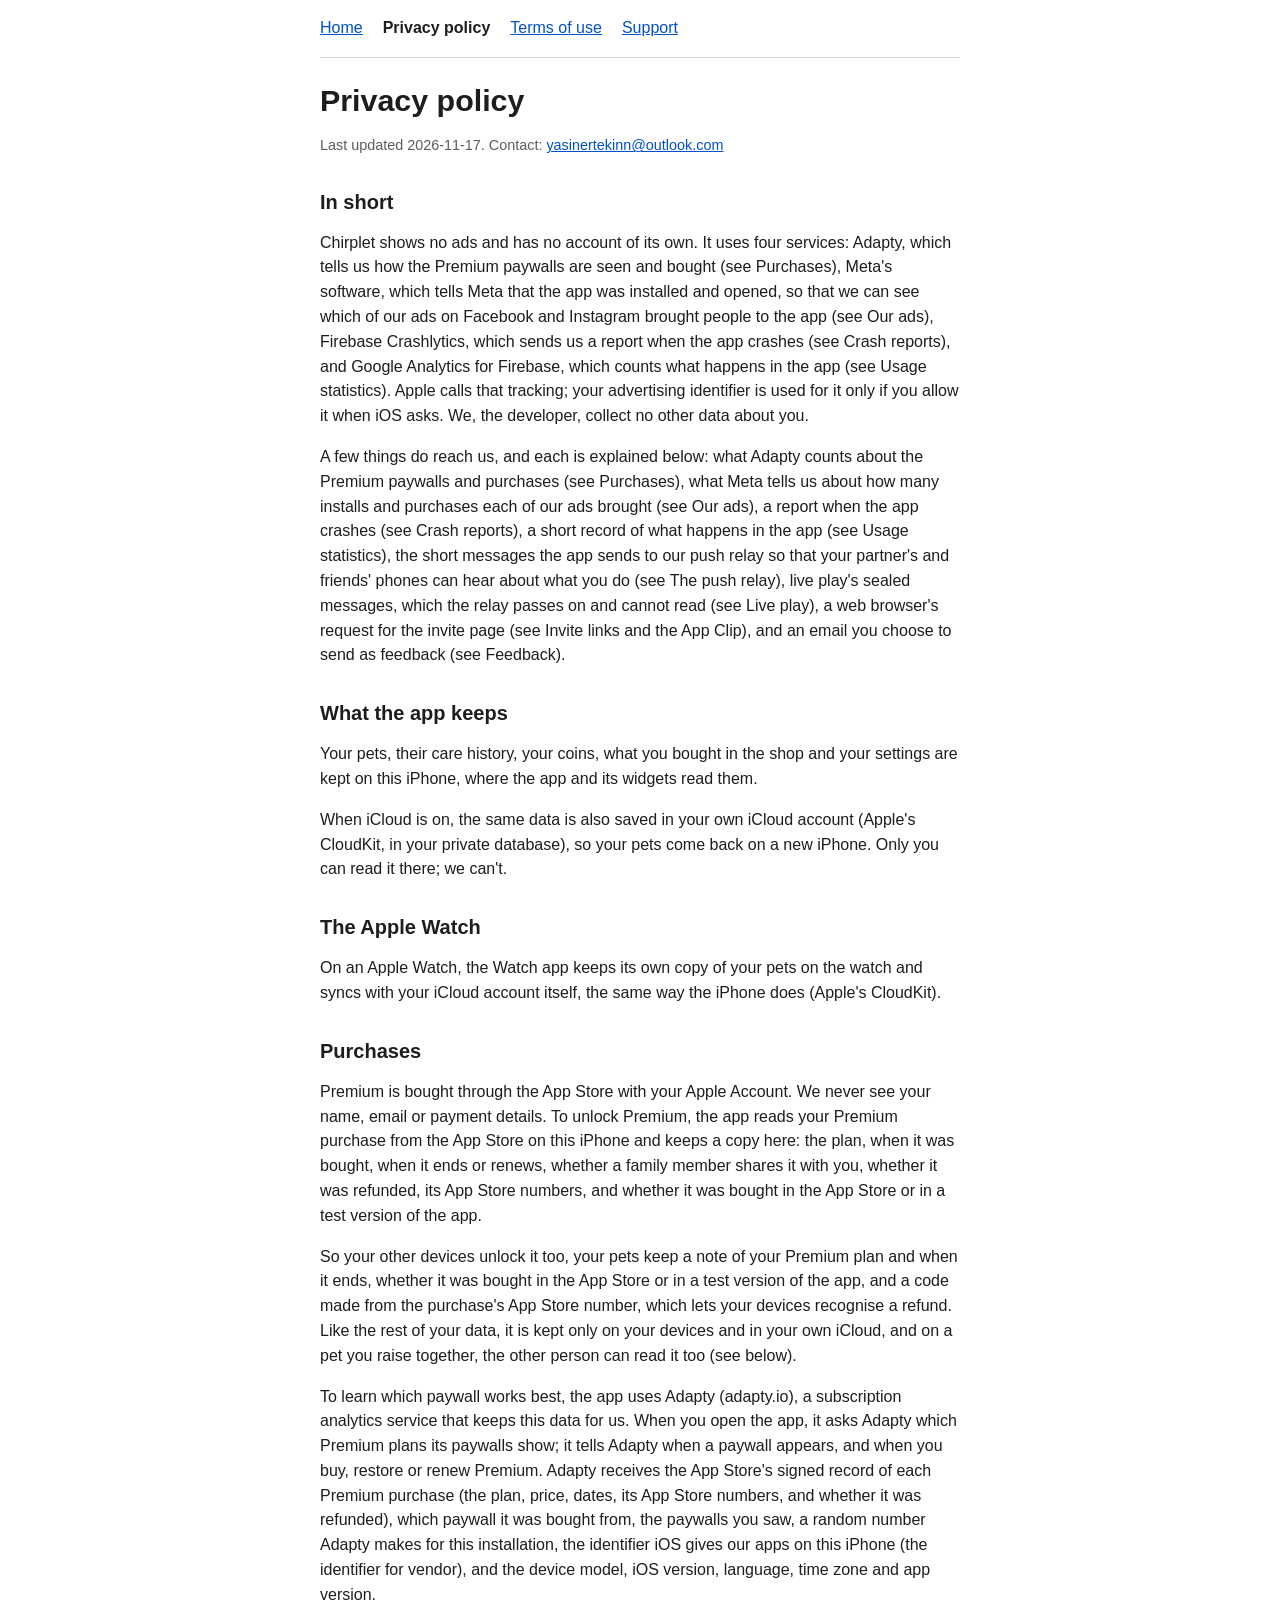
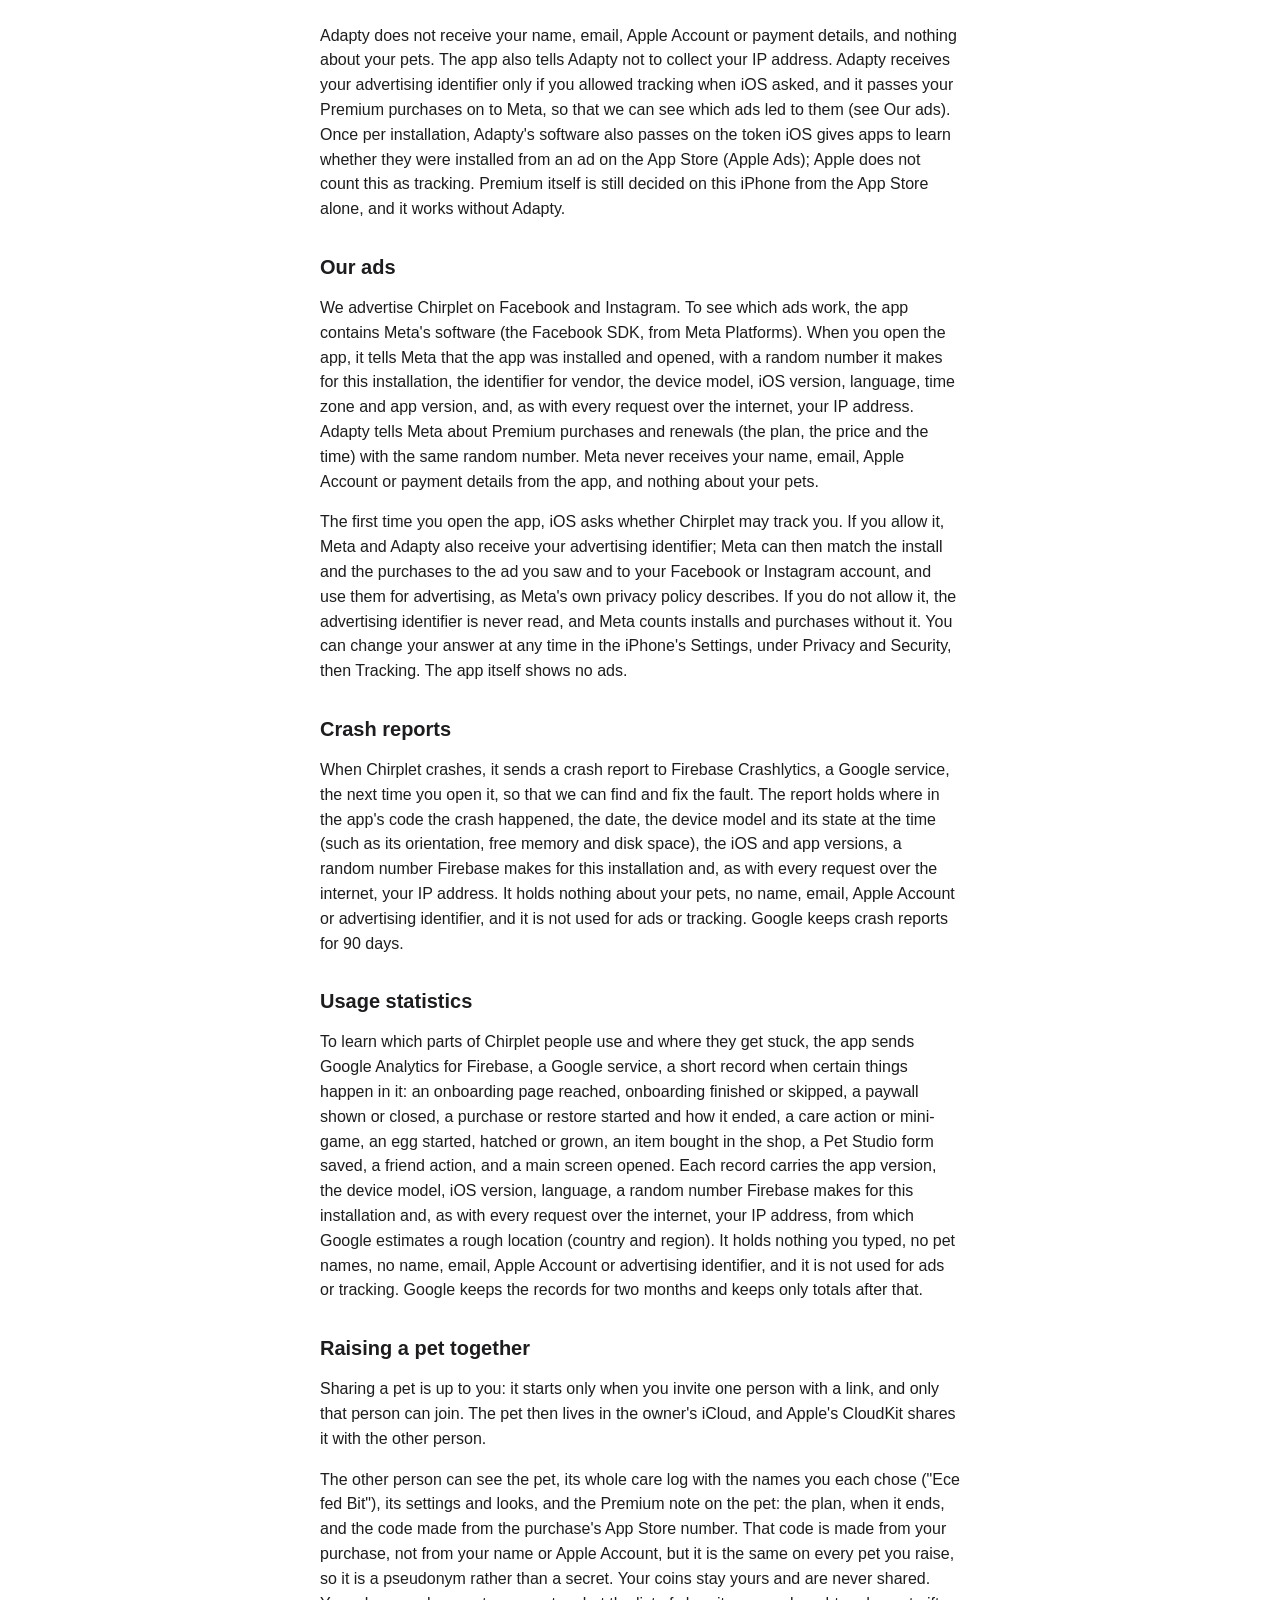
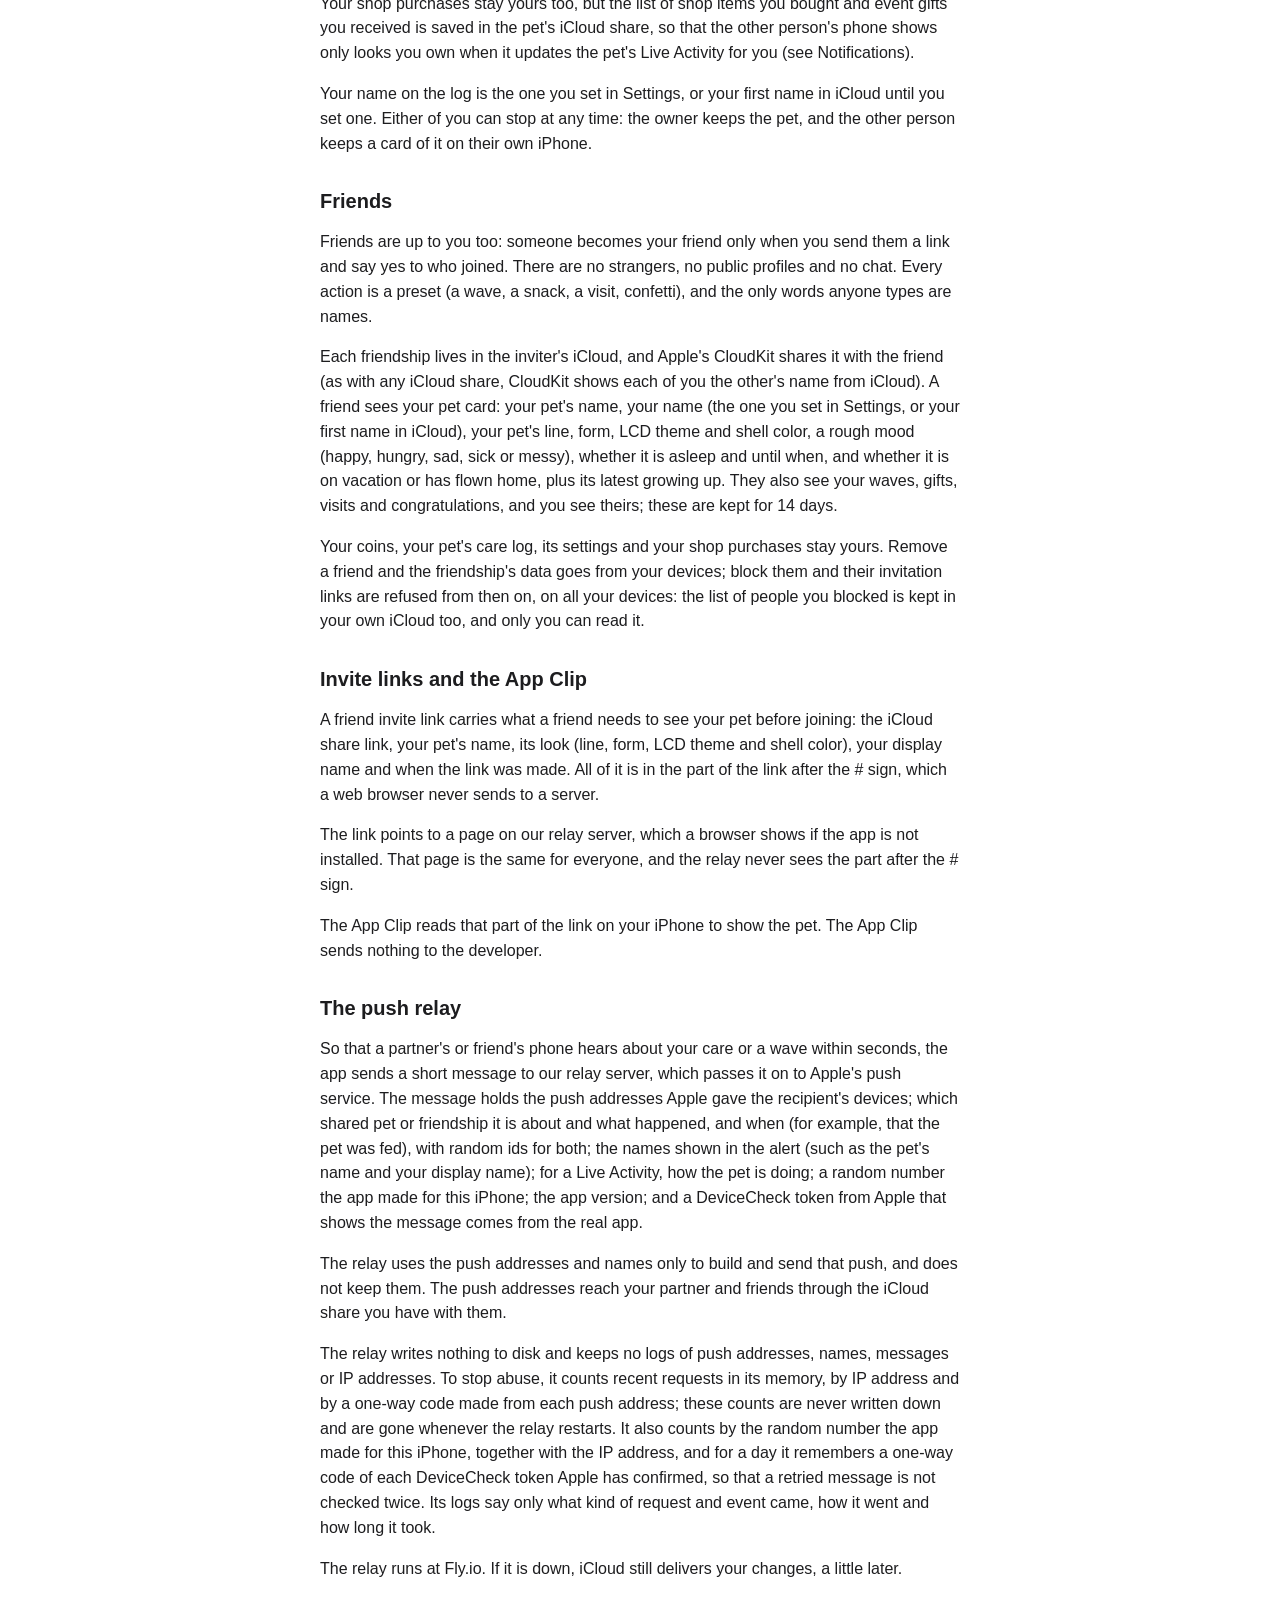
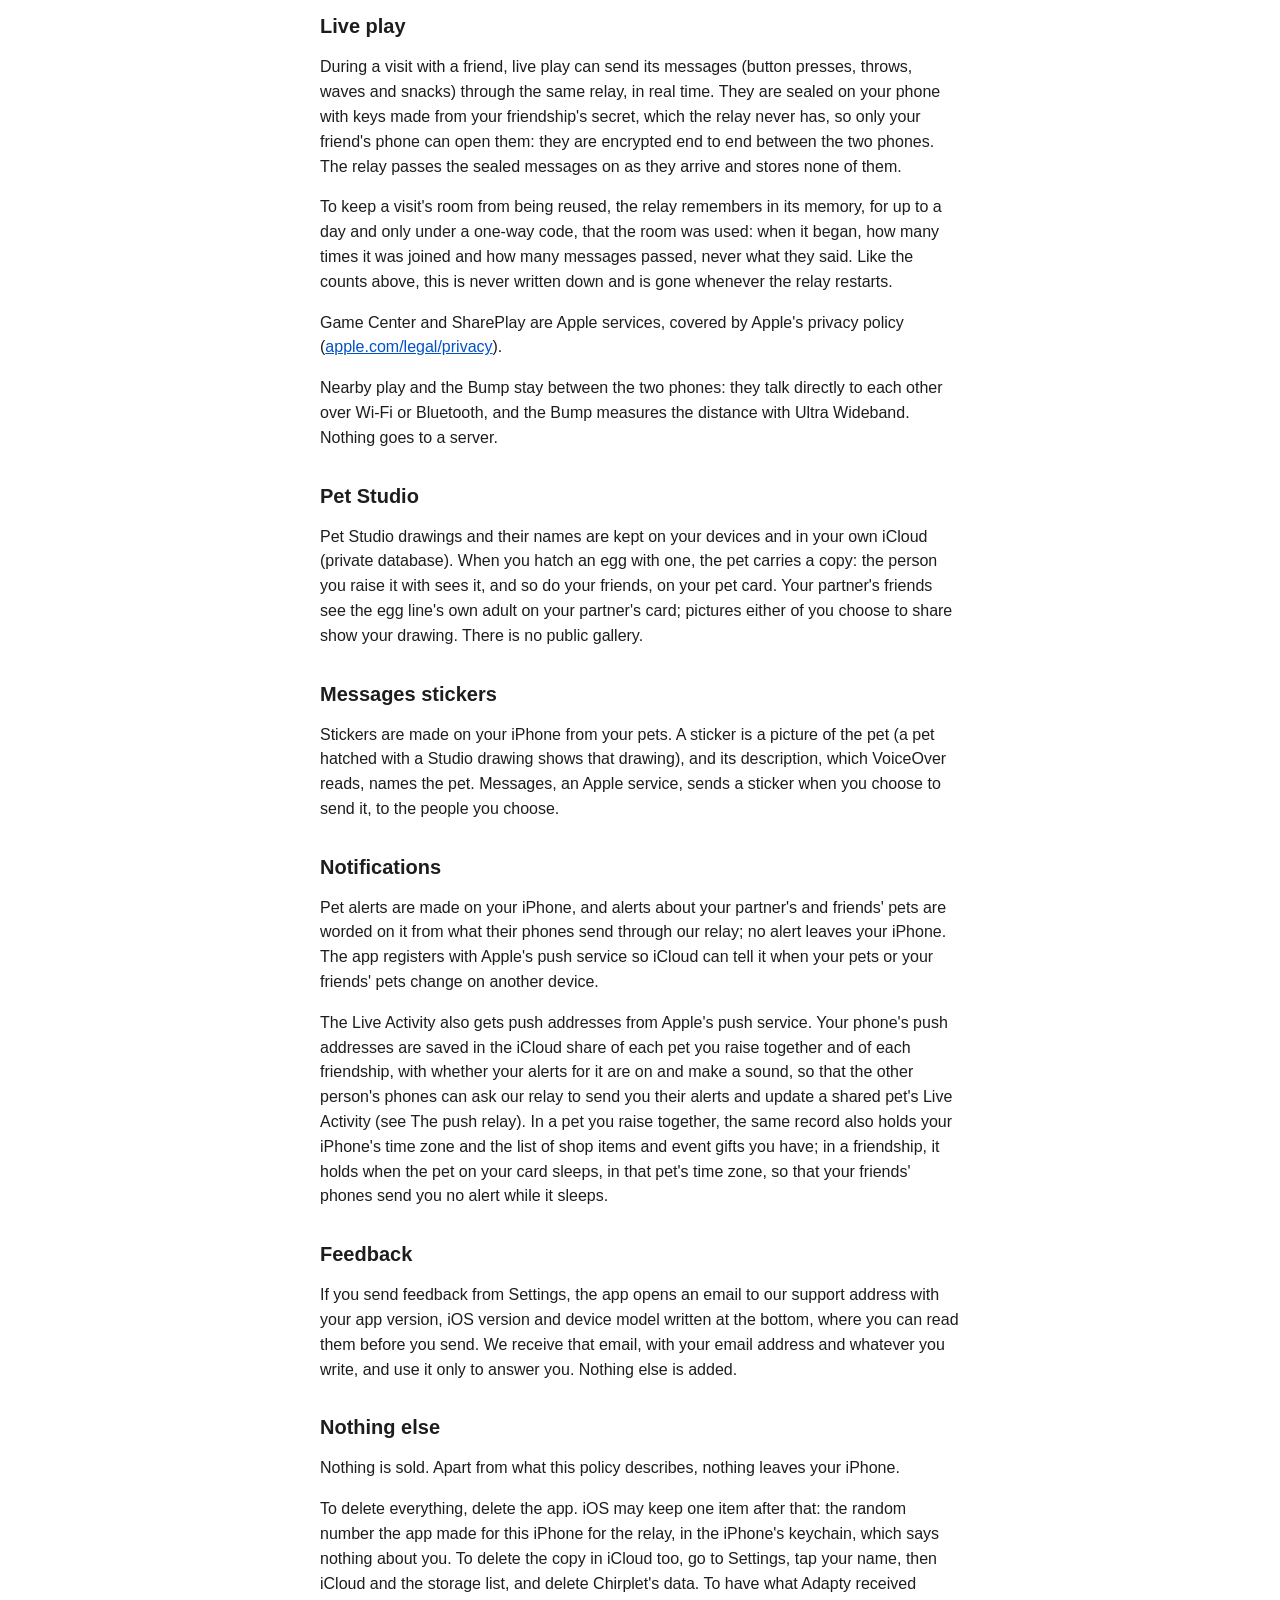
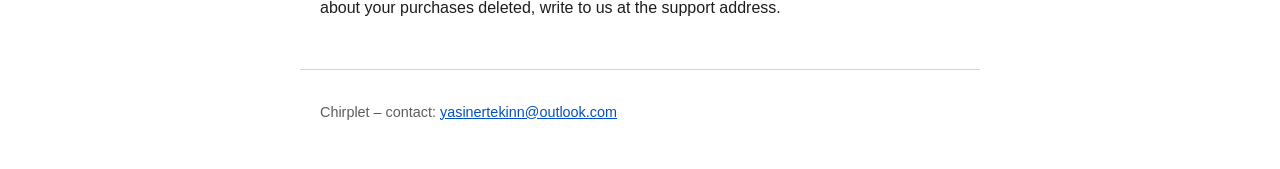
==== commit 6e6cbb64: "Support address: the owner's mailbox Co-Authored-By: Claude Opus 5.5 <noreply@anthropic.com>" ====
--- a/privacy.html
+++ b/privacy.html
@@ -17,7 +17,7 @@
 </header>
 <main>
 <h1>Privacy policy</h1>
-<p class="meta">Last updated 2026-11-17. Contact: <a href="mailto:support@example.com">support@example.com</a></p>
+<p class="meta">Last updated 2026-11-17. Contact: <a href="mailto:yasinertekinn@outlook.com">yasinertekinn@outlook.com</a></p>
 <h2>In short</h2>
 <p>Chirplet shows no ads and has no account of its own. It uses four services: Adapty, which tells us how the Premium paywalls are seen and bought (see Purchases), Meta's software, which tells Meta that the app was installed and opened, so that we can see which of our ads on Facebook and Instagram brought people to the app (see Our ads), Firebase Crashlytics, which sends us a report when the app crashes (see Crash reports), and Google Analytics for Firebase, which counts what happens in the app (see Usage statistics). Apple calls that tracking; your advertising identifier is used for it only if you allow it when iOS asks. We, the developer, collect no other data about you.</p>
 <p>A few things do reach us, and each is explained below: what Adapty counts about the Premium paywalls and purchases (see Purchases), what Meta tells us about how many installs and purchases each of our ads brought (see Our ads), a report when the app crashes (see Crash reports), a short record of what happens in the app (see Usage statistics), the short messages the app sends to our push relay so that your partner's and friends' phones can hear about what you do (see The push relay), live play's sealed messages, which the relay passes on and cannot read (see Live play), a web browser's request for the invite page (see Invite links and the App Clip), and an email you choose to send as feedback (see Feedback).</p>
@@ -74,7 +74,7 @@
 <p>To delete everything, delete the app. iOS may keep one item after that: the random number the app made for this iPhone for the relay, in the iPhone's keychain, which says nothing about you. To delete the copy in iCloud too, go to Settings, tap your name, then iCloud and the storage list, and delete Chirplet's data. To have what Adapty received about your purchases deleted, write to us at the support address.</p>
 </main>
 <footer>
-<p>Chirplet &#8211; contact: <a href="mailto:support@example.com">support@example.com</a></p>
+<p>Chirplet &#8211; contact: <a href="mailto:yasinertekinn@outlook.com">yasinertekinn@outlook.com</a></p>
 </footer>
 </body>
 </html>
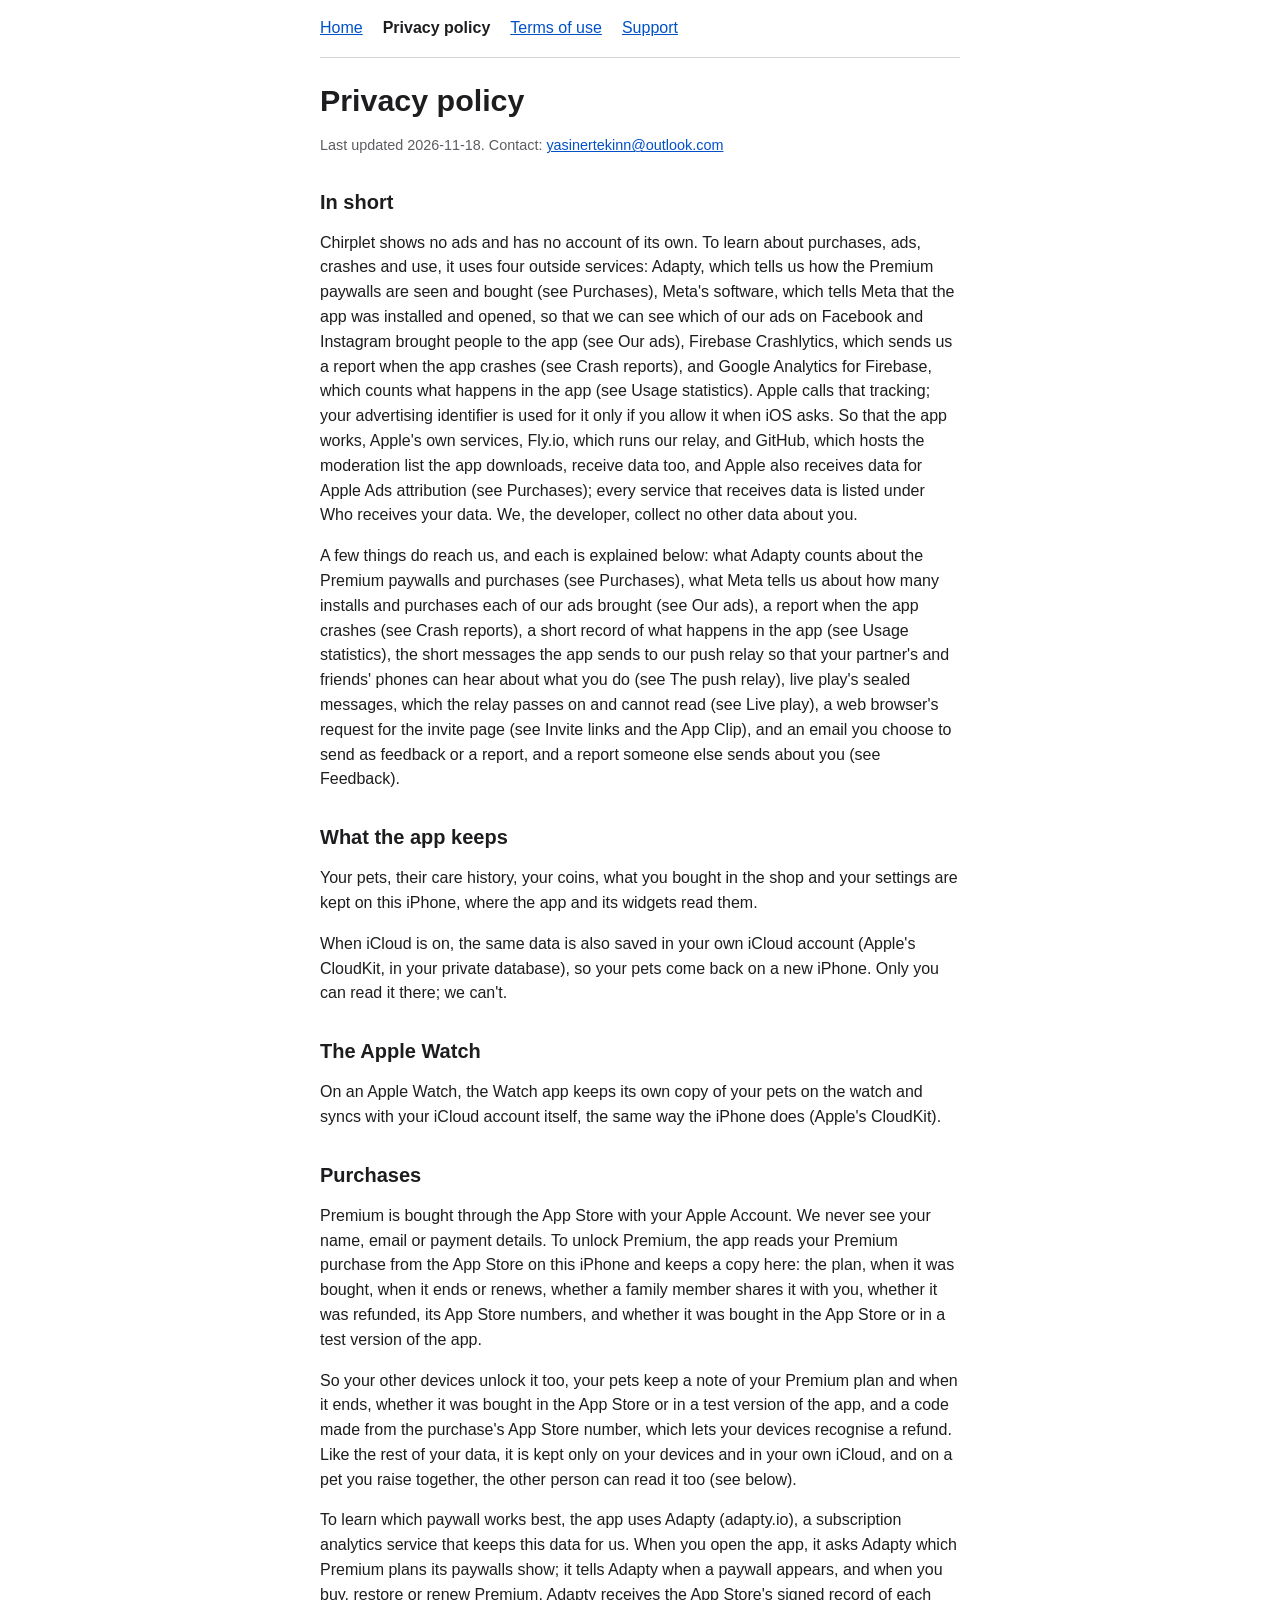
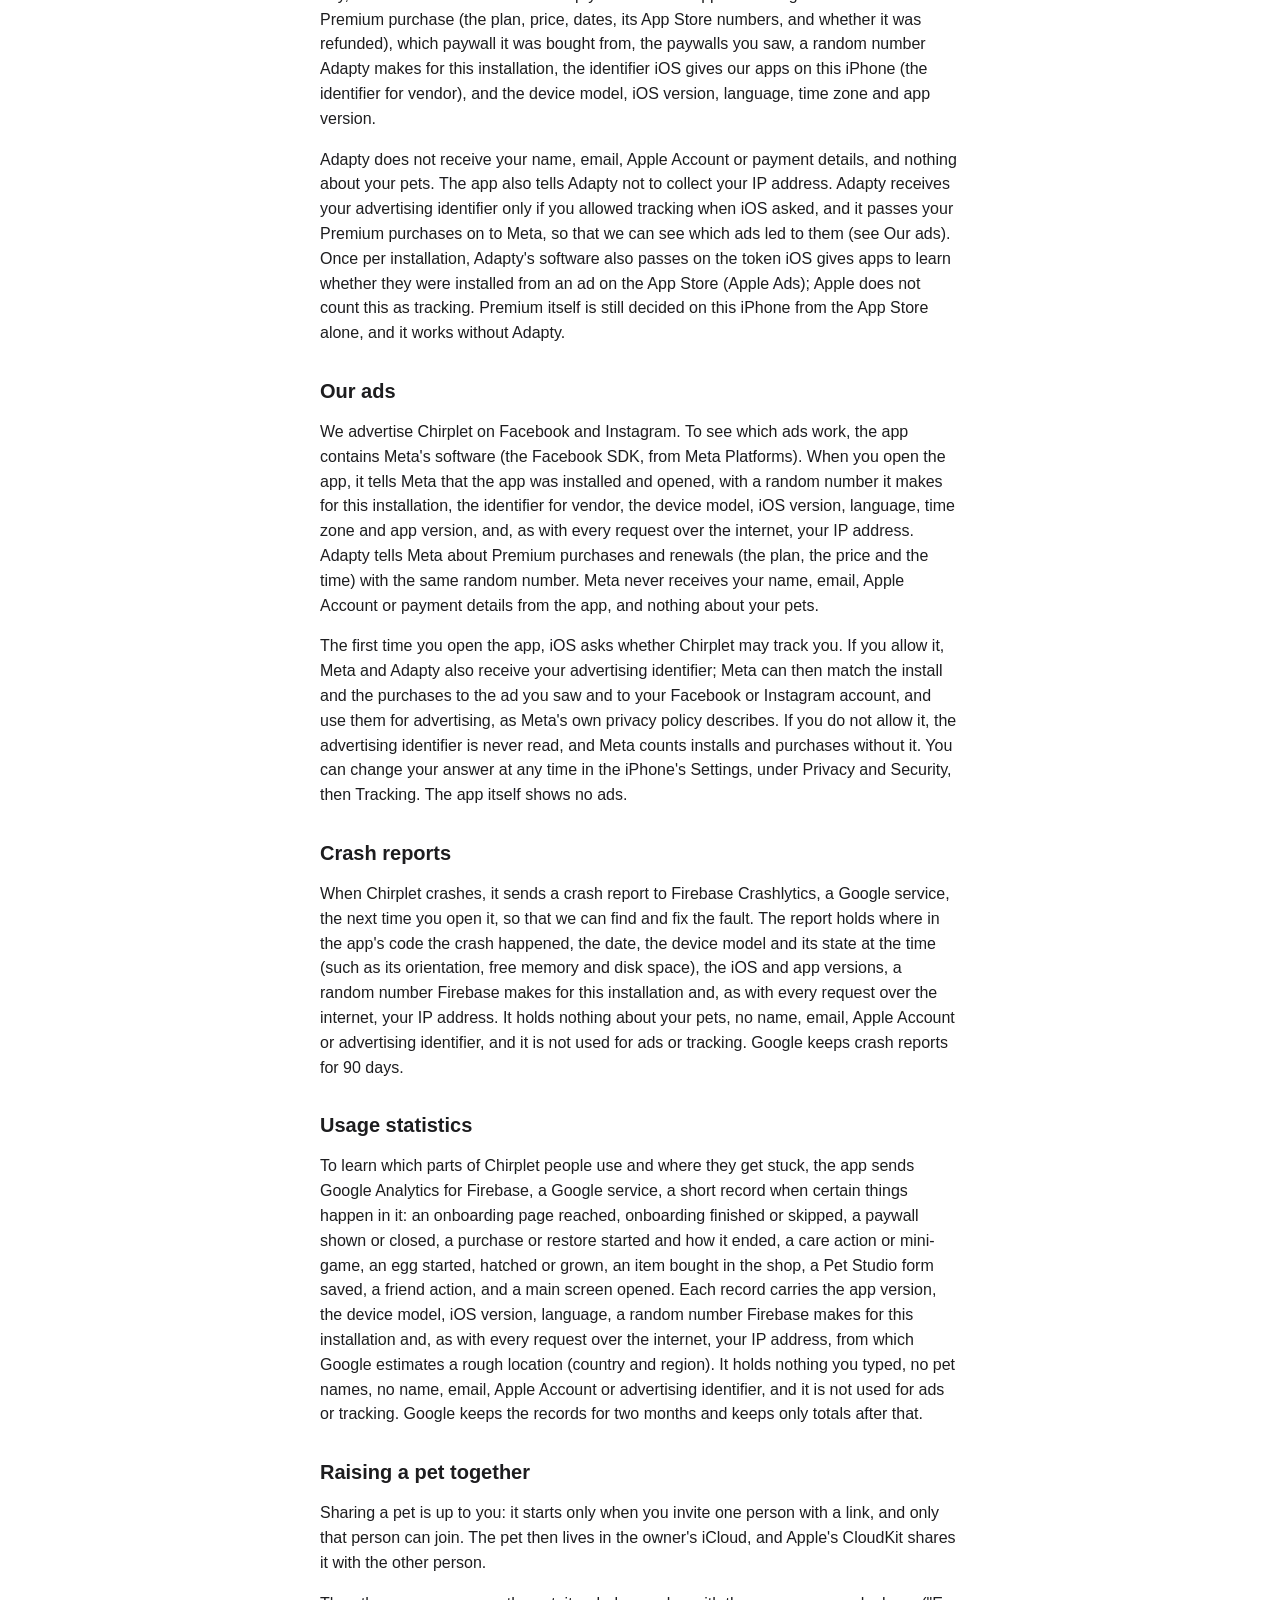
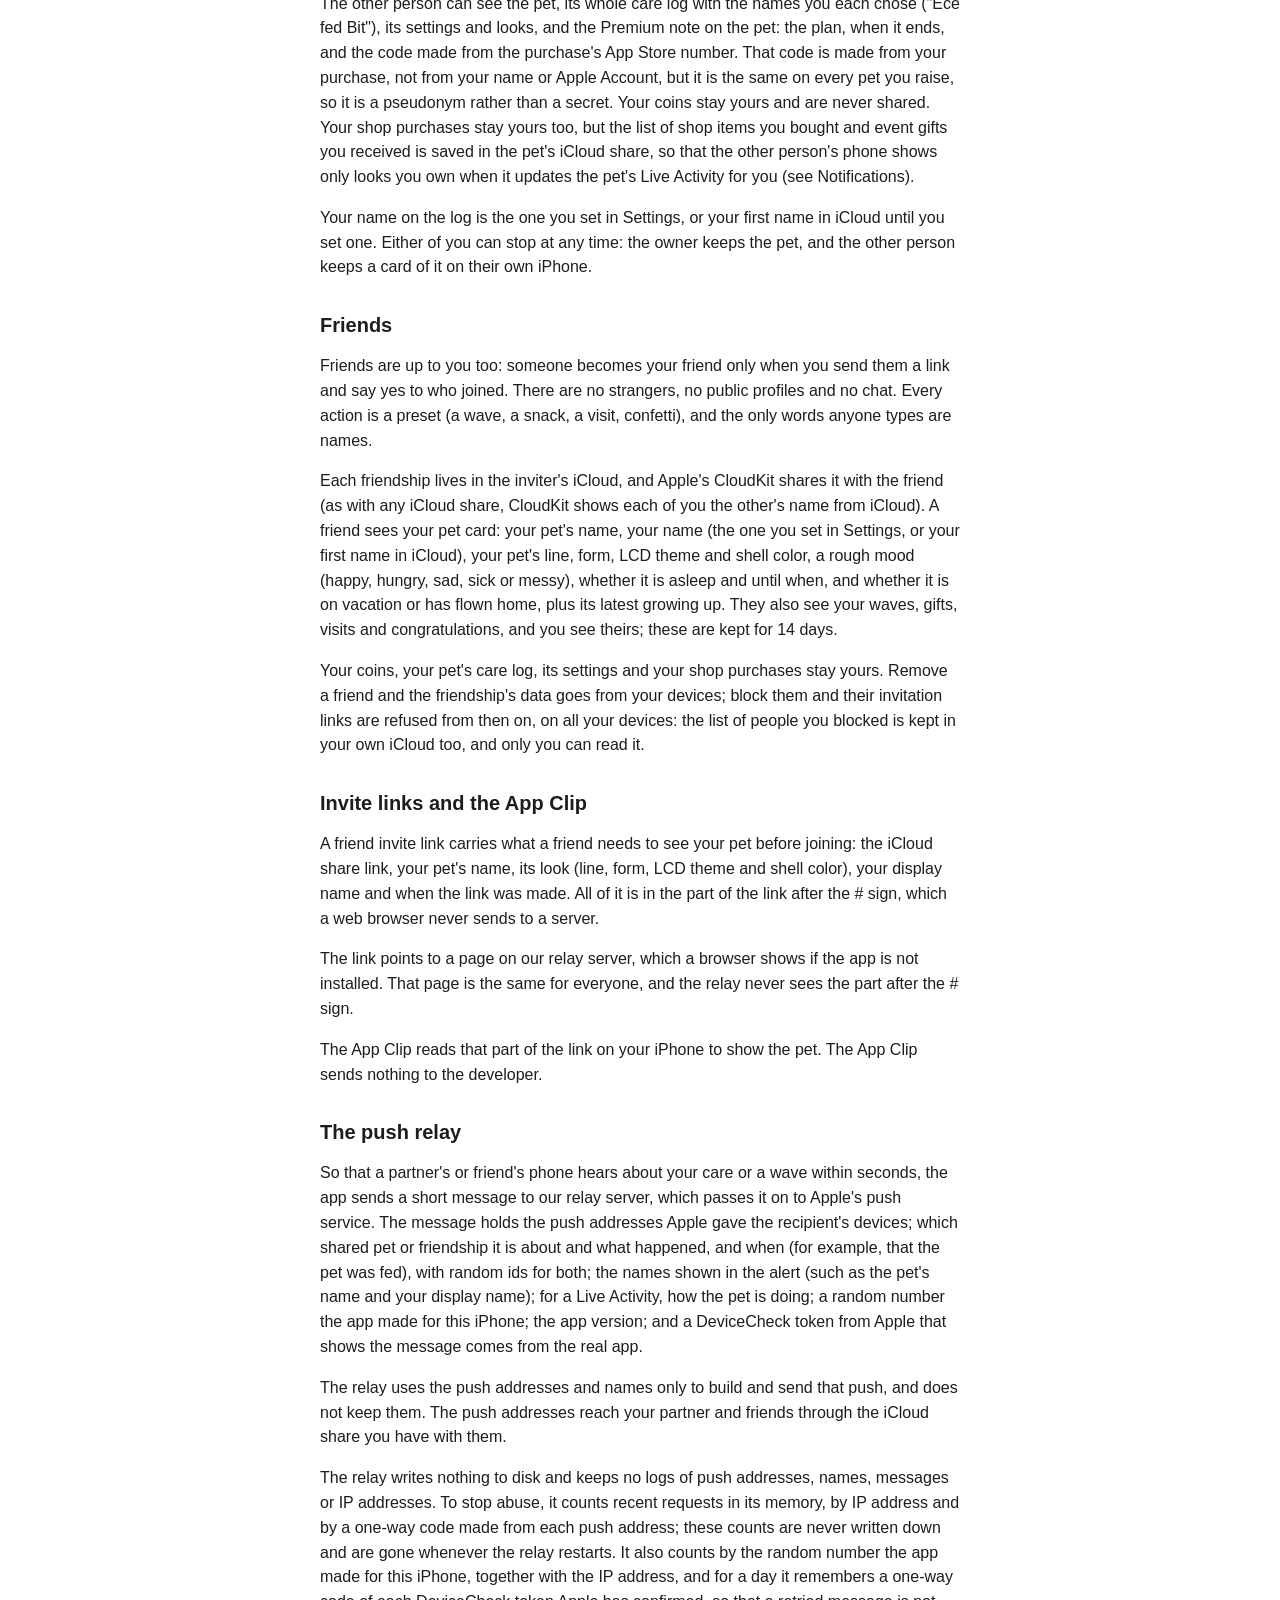
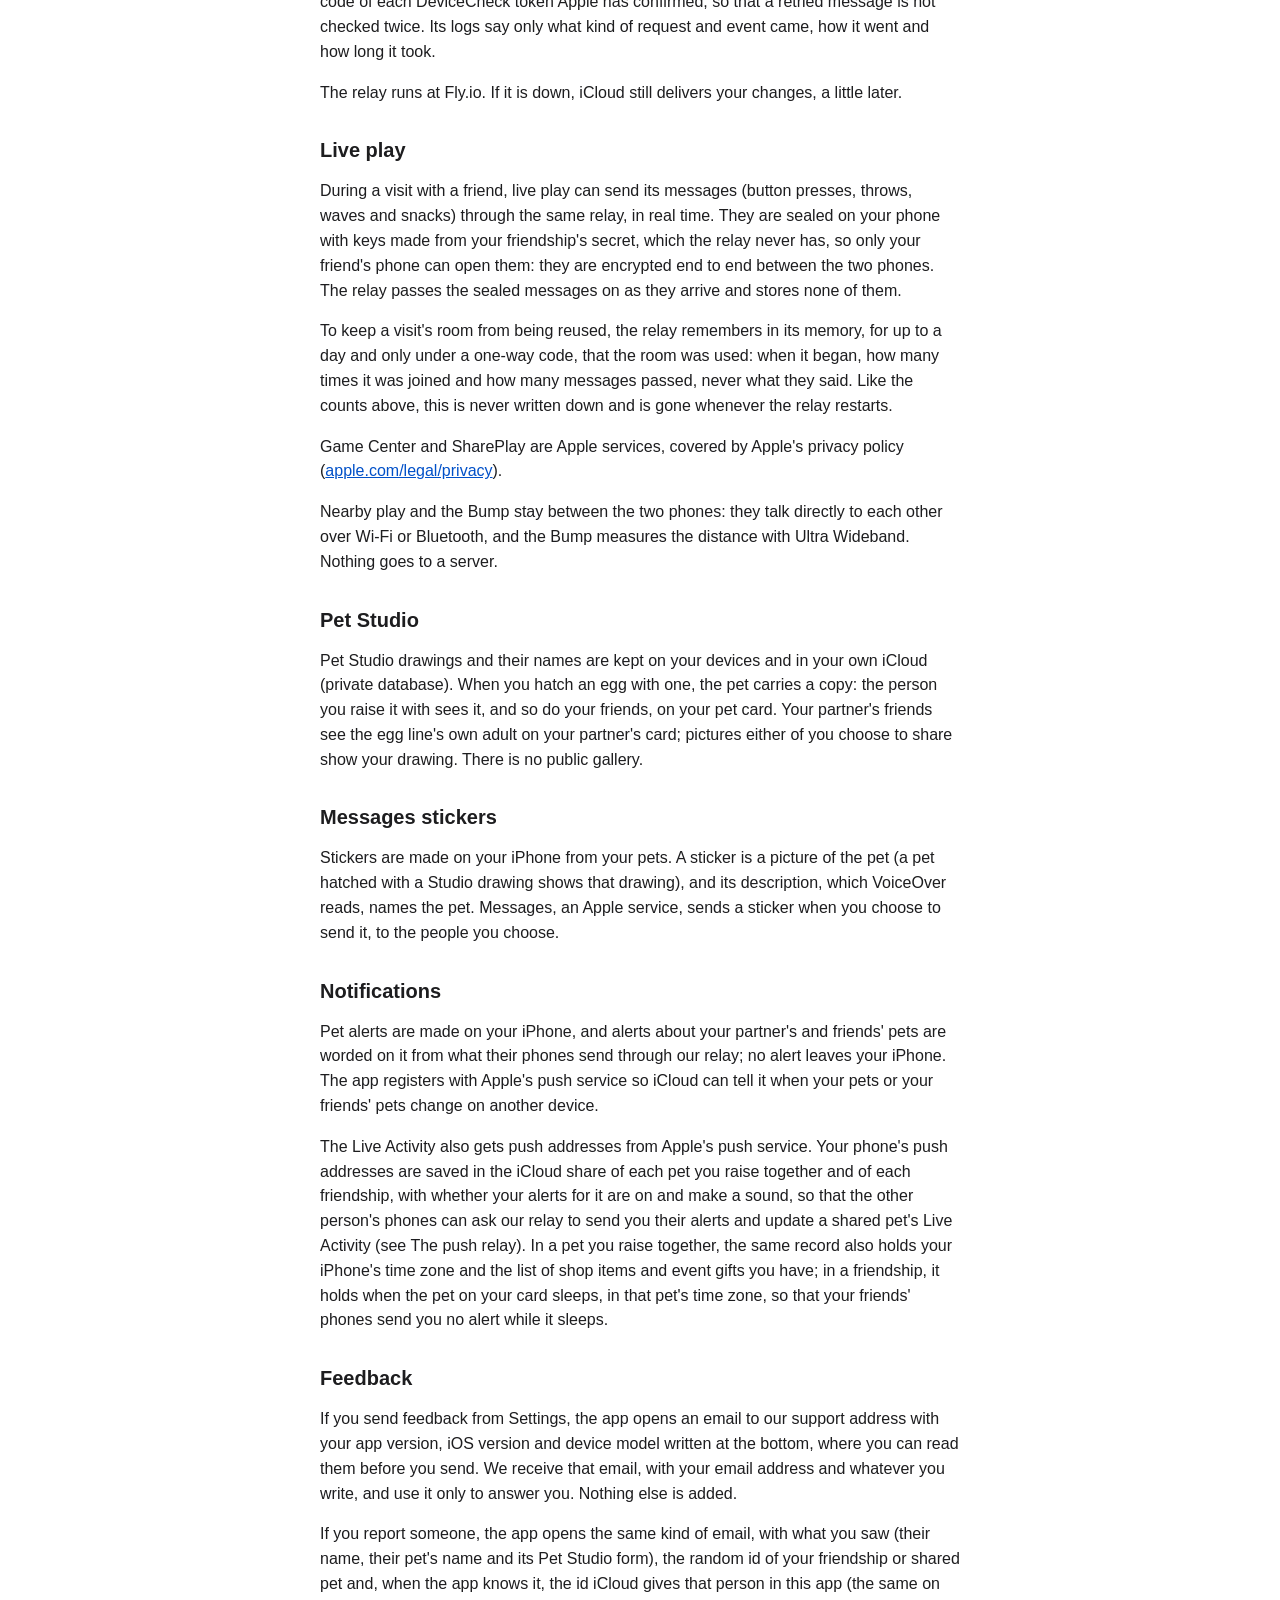
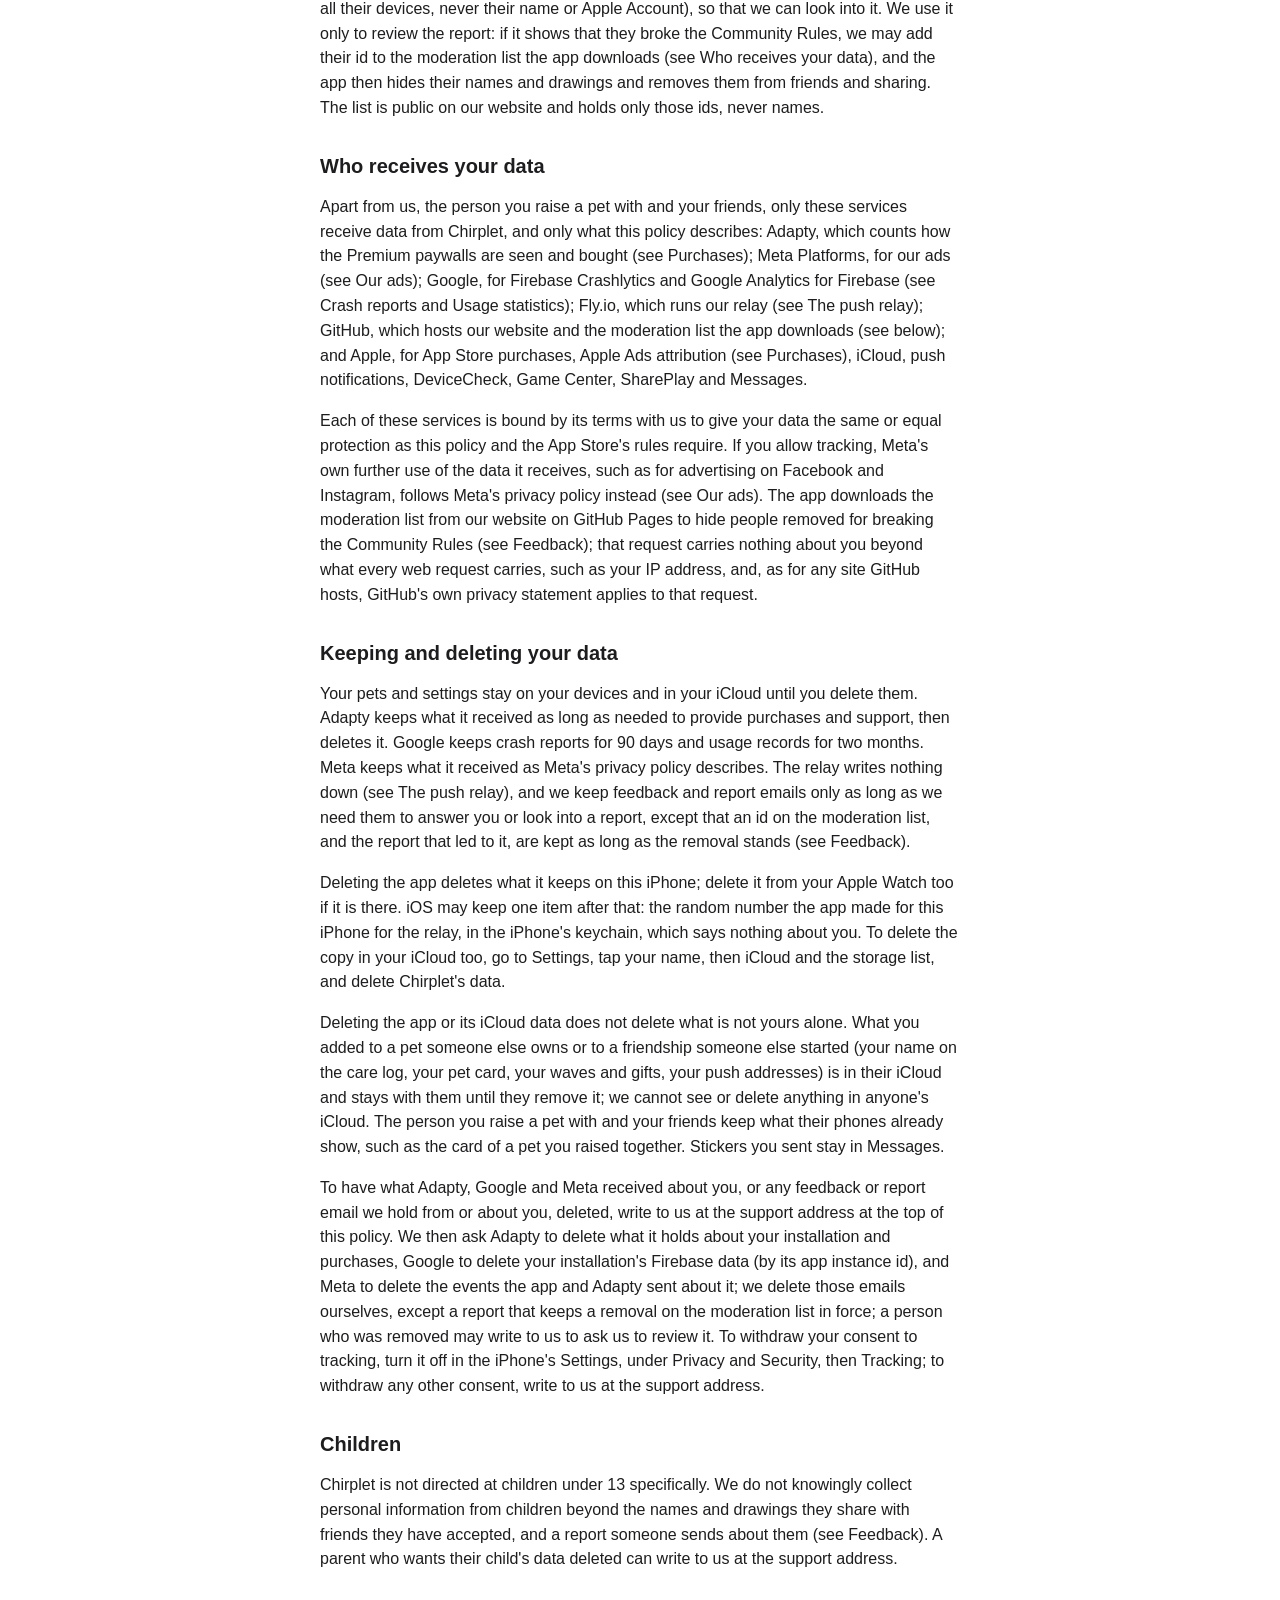
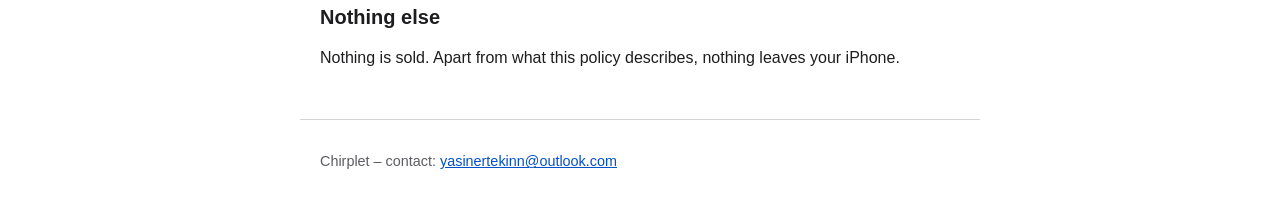
==== commit e59f4861: "Community Rules, moderation list, privacy policy and support updates (build 6)" ====
--- a/privacy.html
+++ b/privacy.html
@@ -17,10 +17,10 @@
 </header>
 <main>
 <h1>Privacy policy</h1>
-<p class="meta">Last updated 2026-11-17. Contact: <a href="mailto:yasinertekinn@outlook.com">yasinertekinn@outlook.com</a></p>
+<p class="meta">Last updated 2026-11-18. Contact: <a href="mailto:yasinertekinn@outlook.com">yasinertekinn@outlook.com</a></p>
 <h2>In short</h2>
-<p>Chirplet shows no ads and has no account of its own. It uses four services: Adapty, which tells us how the Premium paywalls are seen and bought (see Purchases), Meta's software, which tells Meta that the app was installed and opened, so that we can see which of our ads on Facebook and Instagram brought people to the app (see Our ads), Firebase Crashlytics, which sends us a report when the app crashes (see Crash reports), and Google Analytics for Firebase, which counts what happens in the app (see Usage statistics). Apple calls that tracking; your advertising identifier is used for it only if you allow it when iOS asks. We, the developer, collect no other data about you.</p>
-<p>A few things do reach us, and each is explained below: what Adapty counts about the Premium paywalls and purchases (see Purchases), what Meta tells us about how many installs and purchases each of our ads brought (see Our ads), a report when the app crashes (see Crash reports), a short record of what happens in the app (see Usage statistics), the short messages the app sends to our push relay so that your partner's and friends' phones can hear about what you do (see The push relay), live play's sealed messages, which the relay passes on and cannot read (see Live play), a web browser's request for the invite page (see Invite links and the App Clip), and an email you choose to send as feedback (see Feedback).</p>
+<p>Chirplet shows no ads and has no account of its own. To learn about purchases, ads, crashes and use, it uses four outside services: Adapty, which tells us how the Premium paywalls are seen and bought (see Purchases), Meta's software, which tells Meta that the app was installed and opened, so that we can see which of our ads on Facebook and Instagram brought people to the app (see Our ads), Firebase Crashlytics, which sends us a report when the app crashes (see Crash reports), and Google Analytics for Firebase, which counts what happens in the app (see Usage statistics). Apple calls that tracking; your advertising identifier is used for it only if you allow it when iOS asks. So that the app works, Apple's own services, Fly.io, which runs our relay, and GitHub, which hosts the moderation list the app downloads, receive data too, and Apple also receives data for Apple Ads attribution (see Purchases); every service that receives data is listed under Who receives your data. We, the developer, collect no other data about you.</p>
+<p>A few things do reach us, and each is explained below: what Adapty counts about the Premium paywalls and purchases (see Purchases), what Meta tells us about how many installs and purchases each of our ads brought (see Our ads), a report when the app crashes (see Crash reports), a short record of what happens in the app (see Usage statistics), the short messages the app sends to our push relay so that your partner's and friends' phones can hear about what you do (see The push relay), live play's sealed messages, which the relay passes on and cannot read (see Live play), a web browser's request for the invite page (see Invite links and the App Clip), and an email you choose to send as feedback or a report, and a report someone else sends about you (see Feedback).</p>
 <h2>What the app keeps</h2>
 <p>Your pets, their care history, your coins, what you bought in the shop and your settings are kept on this iPhone, where the app and its widgets read them.</p>
 <p>When iCloud is on, the same data is also saved in your own iCloud account (Apple's CloudKit, in your private database), so your pets come back on a new iPhone. Only you can read it there; we can't.</p>
@@ -69,9 +69,19 @@
 <p>The Live Activity also gets push addresses from Apple's push service. Your phone's push addresses are saved in the iCloud share of each pet you raise together and of each friendship, with whether your alerts for it are on and make a sound, so that the other person's phones can ask our relay to send you their alerts and update a shared pet's Live Activity (see The push relay). In a pet you raise together, the same record also holds your iPhone's time zone and the list of shop items and event gifts you have; in a friendship, it holds when the pet on your card sleeps, in that pet's time zone, so that your friends' phones send you no alert while it sleeps.</p>
 <h2>Feedback</h2>
 <p>If you send feedback from Settings, the app opens an email to our support address with your app version, iOS version and device model written at the bottom, where you can read them before you send. We receive that email, with your email address and whatever you write, and use it only to answer you. Nothing else is added.</p>
+<p>If you report someone, the app opens the same kind of email, with what you saw (their name, their pet's name and its Pet Studio form), the random id of your friendship or shared pet and, when the app knows it, the id iCloud gives that person in this app (the same on all their devices, never their name or Apple Account), so that we can look into it. We use it only to review the report: if it shows that they broke the Community Rules, we may add their id to the moderation list the app downloads (see Who receives your data), and the app then hides their names and drawings and removes them from friends and sharing. The list is public on our website and holds only those ids, never names.</p>
+<h2>Who receives your data</h2>
+<p>Apart from us, the person you raise a pet with and your friends, only these services receive data from Chirplet, and only what this policy describes: Adapty, which counts how the Premium paywalls are seen and bought (see Purchases); Meta Platforms, for our ads (see Our ads); Google, for Firebase Crashlytics and Google Analytics for Firebase (see Crash reports and Usage statistics); Fly.io, which runs our relay (see The push relay); GitHub, which hosts our website and the moderation list the app downloads (see below); and Apple, for App Store purchases, Apple Ads attribution (see Purchases), iCloud, push notifications, DeviceCheck, Game Center, SharePlay and Messages.</p>
+<p>Each of these services is bound by its terms with us to give your data the same or equal protection as this policy and the App Store's rules require. If you allow tracking, Meta's own further use of the data it receives, such as for advertising on Facebook and Instagram, follows Meta's privacy policy instead (see Our ads). The app downloads the moderation list from our website on GitHub Pages to hide people removed for breaking the Community Rules (see Feedback); that request carries nothing about you beyond what every web request carries, such as your IP address, and, as for any site GitHub hosts, GitHub's own privacy statement applies to that request.</p>
+<h2>Keeping and deleting your data</h2>
+<p>Your pets and settings stay on your devices and in your iCloud until you delete them. Adapty keeps what it received as long as needed to provide purchases and support, then deletes it. Google keeps crash reports for 90 days and usage records for two months. Meta keeps what it received as Meta's privacy policy describes. The relay writes nothing down (see The push relay), and we keep feedback and report emails only as long as we need them to answer you or look into a report, except that an id on the moderation list, and the report that led to it, are kept as long as the removal stands (see Feedback).</p>
+<p>Deleting the app deletes what it keeps on this iPhone; delete it from your Apple Watch too if it is there. iOS may keep one item after that: the random number the app made for this iPhone for the relay, in the iPhone's keychain, which says nothing about you. To delete the copy in your iCloud too, go to Settings, tap your name, then iCloud and the storage list, and delete Chirplet's data.</p>
+<p>Deleting the app or its iCloud data does not delete what is not yours alone. What you added to a pet someone else owns or to a friendship someone else started (your name on the care log, your pet card, your waves and gifts, your push addresses) is in their iCloud and stays with them until they remove it; we cannot see or delete anything in anyone's iCloud. The person you raise a pet with and your friends keep what their phones already show, such as the card of a pet you raised together. Stickers you sent stay in Messages.</p>
+<p>To have what Adapty, Google and Meta received about you, or any feedback or report email we hold from or about you, deleted, write to us at the support address at the top of this policy. We then ask Adapty to delete what it holds about your installation and purchases, Google to delete your installation's Firebase data (by its app instance id), and Meta to delete the events the app and Adapty sent about it; we delete those emails ourselves, except a report that keeps a removal on the moderation list in force; a person who was removed may write to us to ask us to review it. To withdraw your consent to tracking, turn it off in the iPhone's Settings, under Privacy and Security, then Tracking; to withdraw any other consent, write to us at the support address.</p>
+<h2>Children</h2>
+<p>Chirplet is not directed at children under 13 specifically. We do not knowingly collect personal information from children beyond the names and drawings they share with friends they have accepted, and a report someone sends about them (see Feedback). A parent who wants their child's data deleted can write to us at the support address.</p>
 <h2>Nothing else</h2>
 <p>Nothing is sold. Apart from what this policy describes, nothing leaves your iPhone.</p>
-<p>To delete everything, delete the app. iOS may keep one item after that: the random number the app made for this iPhone for the relay, in the iPhone's keychain, which says nothing about you. To delete the copy in iCloud too, go to Settings, tap your name, then iCloud and the storage list, and delete Chirplet's data. To have what Adapty received about your purchases deleted, write to us at the support address.</p>
 </main>
 <footer>
 <p>Chirplet &#8211; contact: <a href="mailto:yasinertekinn@outlook.com">yasinertekinn@outlook.com</a></p>
